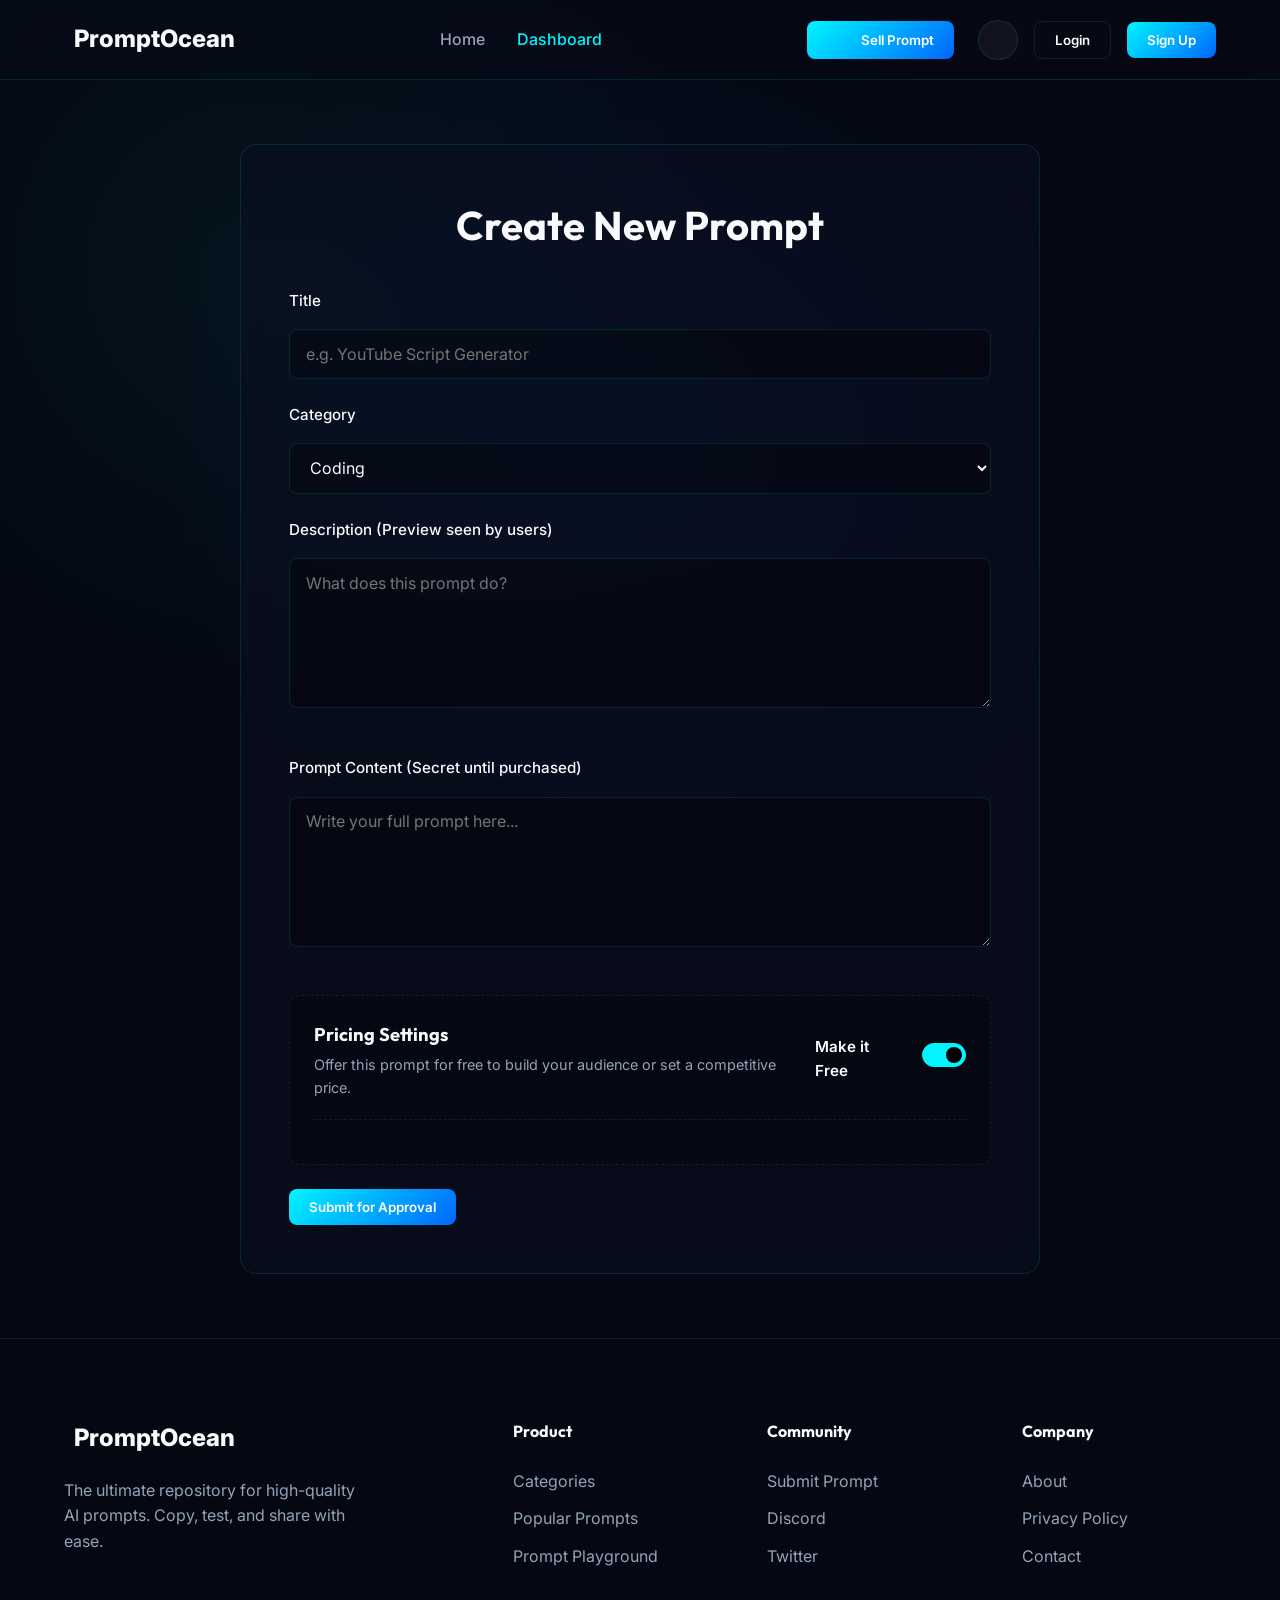
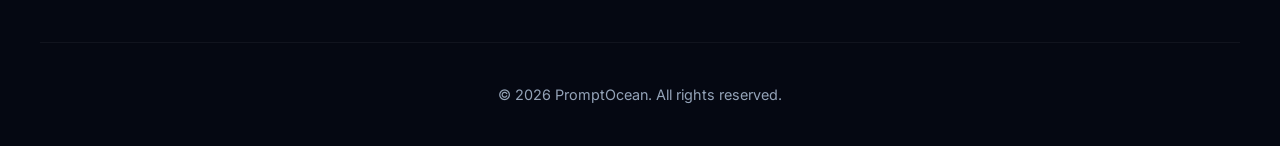
==== create-prompt.html @ 9ee9f174 "20-march-evening" ====
<!DOCTYPE html>
<html lang="en">
<head>
    <meta charset="UTF-8">
    <meta name="viewport" content="width=device-width, initial-scale=1.0">
    <title>Create Prompt | PromptOcean</title>
    <link href="https://fonts.googleapis.com/css2?family=Inter:wght@400;500;600&family=Outfit:wght@500;600;700;800&display=swap" rel="stylesheet">
    <script src="https://unpkg.com/lucide@latest"></script>
    <script src="https://cdn.jsdelivr.net/npm/@supabase/supabase-js@2"></script>
    <link rel="stylesheet" href="style.css">
    <style>
        .form-container { max-width: 800px; margin: 4rem auto; padding: 3rem; background: var(--bg-card); border-radius: 1rem; border: 1px solid var(--border-color); backdrop-filter: blur(16px); }
        .form-container h2 { margin-bottom: 2rem; color: var(--text-main); font-family: 'Outfit'; font-size: 2.5rem; text-align: center; }
        .form-group { margin-bottom: 1.5rem; }
        .form-group label { display: block; margin-bottom: 0.5rem; color: var(--text-main); font-weight: 500; font-size: 0.95rem; }
        .form-group input, .form-group textarea, .form-group select { width: 100%; padding: 0.85rem 1rem; border-radius: 0.5rem; border: 1px solid var(--border-color); background: var(--bg-code); color: var(--text-main); outline: none; transition: border-color 0.3s; font-size: 1rem; }
        .form-group input:focus, .form-group textarea:focus, .form-group select:focus { border-color: var(--accent-primary); }
        .form-group textarea { resize: vertical; min-height: 140px; }
        /* Premium Settings UI for Pricing */
        .price-group { display: flex; flex-direction: column; background: var(--bg-code); padding: 1.5rem; border-radius: 12px; border: 1px dashed var(--border-color); margin-top: 1rem;}
        .price-group-header { display: flex; justify-content: space-between; align-items: center; border-bottom: 1px dashed var(--border-color); padding-bottom: 1.25rem; margin-bottom: 1.25rem;}
        .price-info h3 { font-size: 1.15rem; color: var(--text-main); margin-bottom: 0.25rem; }
        .price-info p { font-size: 0.9rem; color: var(--text-muted); }
        .switch-container { display: flex; align-items: center; gap: 1rem; }
        .premium-switch { position: relative; display: inline-block; width: 44px; height: 24px; }
        .premium-switch input { opacity: 0; width: 0; height: 0; }
        .premium-switch .slider { position: absolute; cursor: pointer; top: 0; left: 0; right: 0; bottom: 0; background-color: var(--bg-dark); transition: .4s; border-radius: 34px; border: 1px solid var(--border-color); }
        body.light-theme .premium-switch .slider { background-color: rgba(0, 0, 0, 0.1); border-color: rgba(0, 0, 0, 0.2);}
        .premium-switch .slider:before { position: absolute; content: ""; height: 16px; width: 16px; left: 3px; bottom: 3px; background-color: var(--text-muted); transition: .4s; border-radius: 50%; }
        .premium-switch input:checked + .slider { background-color: var(--accent-primary); border-color: var(--accent-primary); }
        .premium-switch input:checked + .slider:before { transform: translateX(20px); background-color: #000; }
        .price-input-wrapper { display: flex; align-items: center; background: var(--bg-card); border: 1px solid var(--border-color); border-radius: 0.5rem; overflow: hidden; transition: border-color 0.3s; }
        .price-input-wrapper span { padding: 0.85rem 1.2rem; color: var(--text-muted); background: rgba(0,0,0,0.2); border-right: 1px solid var(--border-color); font-weight: 600; }
        body.light-theme .price-input-wrapper span { background: rgba(0,0,0,0.05); }
        .price-input-wrapper input { border: none !important; border-radius: 0 !important; background: transparent !important; padding: 0.85rem 1rem !important; flex: 1; outline: none; color: var(--text-main);}
        .price-input-wrapper:focus-within { border-color: var(--accent-primary); box-shadow: 0 0 0 2px rgba(0, 245, 255, 0.2); }
        
        @media (max-width: 768px) {
            .form-container { padding: 2rem 1.5rem; margin: 2rem auto; }
            .price-group-header { flex-direction: column; align-items: flex-start; gap: 1rem; }
            .switch-container { width: 100%; justify-content: space-between; }
        }
    </style>
</head>
<body class="dark-theme">
    <div class="ocean-mesh"></div>
    <header class="main-header">
        <nav class="container">
            <div class="logo">
                <i data-lucide="droplets" class="logo-icon"></i>
                <a href="index.html" style="color: inherit; text-decoration: none;">PromptOcean</a>
            </div>
            <ul class="nav-links">
                <div class="mobile-nav-header">
                    <div class="logo">
                        <i data-lucide="droplets" class="logo-icon"></i>
                        <span>PromptOcean</span>
                    </div>
                </div>
                <li><a href="index.html">Home</a></li>
                <li><a href="creator-dashboard.html" class="active">Dashboard</a></li>
                <div class="mobile-only-btns">
                    <button class="btn btn-outline" id="mobile-login-btn">Login</button>
                    <button class="btn btn-primary" id="mobile-signup-btn">Sign Up</button>
                </div>
                <div class="mobile-nav-footer">
                    <div class="social-links">
                        <a href="#" aria-label="Twitter"><i data-lucide="twitter"></i></a>
                        <a href="#" aria-label="Discord"><i data-lucide="message-square"></i></a>
                        <a href="#" aria-label="GitHub"><i data-lucide="github"></i></a>
                    </div>
                </div>
            </ul>
            <div class="header-actions">
                <button class="btn btn-primary" id="sell-prompt-btn" style="margin-right: 8px;">
                    <i data-lucide="plus"></i> Sell Prompt
                </button>

                <button class="icon-btn theme-toggle" id="theme-toggle" aria-label="Toggle Theme">
                    <i data-lucide="moon" class="moon-icon"></i>
                    <i data-lucide="sun" class="sun-icon"></i>
                </button>
                <button class="btn btn-outline" id="login-btn">Login</button>
                <button class="btn btn-primary" id="signup-btn">Sign Up</button>
            </div>
            <button class="mobile-menu-toggle" id="mobile-menu-btn" aria-label="Toggle Menu" style="display: none;">
                <span></span>
                <span></span>
                <span></span>
            </button>
        </nav>
    </header>

    <main class="container">
        <div class="form-container">
            <h2 id="page-title">Create New Prompt</h2>
            <form id="create-prompt-form">
                <div class="form-group">
                    <label>Title</label>
                    <input type="text" id="cp-title" required placeholder="e.g. YouTube Script Generator">
                </div>
                <div class="form-group">
                    <label>Category</label>
                    <select id="cp-category" required>
                        <option value="11111111-1111-1111-1111-111111111111">Coding</option>
                        <option value="22222222-2222-2222-2222-222222222222">Writing</option>
                        <option value="33333333-3333-3333-3333-333333333333">Marketing</option>
                        <option value="44444444-4444-4444-4444-444444444444">Business</option>
                        <option value="55555555-5555-5555-5555-555555555555">Education</option>
                        <option value="66666666-6666-6666-6666-666666666666">Fun</option>
                    </select>
                </div>
                <div class="form-group">
                    <label>Description (Preview seen by users)</label>
                    <textarea id="cp-description" required placeholder="What does this prompt do?"></textarea>
                </div>
                <div class="form-group">
                    <label>Prompt Content (Secret until purchased)</label>
                    <textarea id="cp-content" required placeholder="Write your full prompt here..."></textarea>
                </div>
                <div class="form-group price-group">
                    <div class="price-group-header">
                        <div class="price-info">
                            <h3>Pricing Settings</h3>
                            <p>Offer this prompt for free to build your audience or set a competitive price.</p>
                        </div>
                        <div class="switch-container">
                            <span style="font-weight: 600; font-size: 0.95rem; color: var(--text-main);">Make it Free</span>
                            <label class="premium-switch">
                                <input type="checkbox" id="cp-is-free" checked>
                                <span class="slider"></span>
                            </label>
                        </div>
                    </div>
                    <div id="price-field-container">
                        <label style="margin-bottom: 0.5rem;">Set Prompt Price</label>
                        <div class="price-input-wrapper">
                            <span>₹</span>
                            <input type="number" id="cp-price" value="0" min="0" step="1" placeholder="e.g. 199">
                        </div>
                    </div>
                </div>
                <button type="submit" class="btn btn-primary submit-btn" id="submit-btn-text">Submit for Approval</button>
            </form>
        </div>
    </main>

    <!-- Collections Sidebar -->
    <aside class="collections-sidebar" id="collections-sidebar">
        <div class="sidebar-header">
            <h3>My Collections</h3>
            <button class="icon-btn" id="close-collections"><i data-lucide="x"></i></button>
        </div>
        <div class="collections-list" id="collections-list">
            <div class="collection-item">
                <i data-lucide="folder"></i>
                <span>General</span>
            </div>
        </div>
        <button class="btn btn-outline btn-full" style="margin-top: 24px;" id="add-collection-btn">
            <i data-lucide="plus"></i> Create Folder
        </button>
    </aside>

    <footer class="main-footer">
        <div class="container footer-grid">
            <div class="footer-brand">
                <div class="logo">
                    <i data-lucide="droplets" class="logo-icon"></i>
                    <span>PromptOcean</span>
                </div>
                <p>The ultimate repository for high-quality AI prompts. Copy, test, and share with ease.</p>
                <div class="social-links">
                    <a href="#"><i data-lucide="twitter"></i></a>
                    <a href="#"><i data-lucide="facebook"></i></a>
                    <a href="#"><i data-lucide="github"></i></a>
                </div>
            </div>
            <div class="footer-links">
                <h4>Product</h4>
                <ul>
                    <li><a href="#categories">Categories</a></li>
                    <li><a href="#trending">Popular Prompts</a></li>
                    <li><a href="#">Prompt Playground</a></li>
                </ul>
            </div>
            <div class="footer-links">
                <h4>Community</h4>
                <ul>
                    <li><a href="#submit">Submit Prompt</a></li>
                    <li><a href="#">Discord</a></li>
                    <li><a href="#">Twitter</a></li>
                </ul>
            </div>
            <div class="footer-links">
                <h4>Company</h4>
                <ul>
                    <li><a href="#">About</a></li>
                    <li><a href="#">Privacy Policy</a></li>
                    <li><a href="#">Contact</a></li>
                </ul>
            </div>
        </div>
        <div class="container footer-bottom">
            <p>&copy; 2026 PromptOcean. All rights reserved.</p>
        </div>
    </footer>

    <!-- Modals -->
    <div class="modal-overlay" id="modal-overlay">
        <!-- Login Modal -->
        <div class="modal" id="login-modal">
            <button class="modal-close"><i data-lucide="x"></i></button>
            <div class="modal-header">
                <h2>Welcome Back</h2>
                <p>Login to your account to save your favorite prompts.</p>
            </div>
            <div class="social-login">
                <button class="btn btn-google btn-full" id="google-login-btn">
                    <img src="https://www.gstatic.com/firebasejs/ui/2.0.0/images/auth/google.svg" alt="Google" width="18">
                    Continue with Google
                </button>
            </div>
            <div class="modal-divider"><span>OR</span></div>
            <form class="modal-form" id="login-form">
                <div class="form-group">
                    <label>Email Address</label>
                    <input type="email" placeholder="name@example.com" required>
                </div>
                <div class="form-group">
                    <label>Password</label>
                    <input type="password" placeholder="••••••••" required>
                    <a href="#" id="forgot-password-link" style="display: block; text-align: right; font-size: 0.85rem; color: var(--accent-primary); margin-top: 5px; text-decoration: none;">Forgot Password?</a>
                </div>
                <button type="submit" class="btn btn-primary btn-full">Login</button>
            </form>
            <div class="modal-footer">
                <p>Don't have an account? <a href="#" id="switch-to-signup">Sign Up</a></p>
            </div>
        </div>

        <!-- Signup Modal -->
        <div class="modal" id="signup-modal">
            <button class="modal-close"><i data-lucide="x"></i></button>
            <div class="modal-header">
                <h2>Create Account</h2>
                <p>Join the community and start contributing prompts.</p>
            </div>
            <div class="social-login">
                <button class="btn btn-google btn-full" id="google-signup-btn">
                    <img src="https://www.gstatic.com/firebasejs/ui/2.0.0/images/auth/google.svg" alt="Google" width="18">
                    Sign up with Google
                </button>
            </div>
            <div class="modal-divider"><span>OR</span></div>
            <form class="modal-form" id="signup-form">
                <div class="form-group">
                    <label>Full Name</label>
                    <input type="text" placeholder="John Doe" required>
                </div>
                <div class="form-group">
                    <label>Email Address</label>
                    <input type="email" placeholder="name@example.com" required>
                </div>
                <div class="form-group">
                    <label>Password</label>
                    <input type="password" placeholder="••••••••" required>
                </div>
                <button type="submit" class="btn btn-primary btn-full">Create Account</button>
            </form>
            <div class="modal-footer">
                <p>Already have an account? <a href="#" id="switch-to-login">Login</a></p>
            </div>
        </div>

        <!-- Submit Prompt Modal -->
        <div class="modal" id="submit-prompt-modal">
            <button class="modal-close"><i data-lucide="x"></i></button>
            <div class="modal-header">
                <h2>Submit New Prompt</h2>
                <p>Add a powerful prompt to our curated library.</p>
            </div>
            <form class="modal-form" id="new-prompt-form">
                <div class="form-group">
                    <label>Prompt Title</label>
                    <input type="text" id="new-prompt-title" placeholder="e.g. SEO Master" required>
                </div>
                <div class="form-group">
                    <label>Category</label>
                    <select id="new-prompt-category" required>
                        <option value="ChatGPT">ChatGPT</option>
                        <option value="Coding">Coding</option>
                        <option value="Design">Design</option>
                        <option value="Marketing">Marketing</option>
                        <option value="Content Creation">Content Creation</option>
                        <option value="Brainstorming">Brainstorming</option>
                    </select>
                </div>
                <div class="form-group">
                    <label>Prompt Text</label>
                    <textarea id="new-prompt-text" placeholder="Paste your prompt here..." required></textarea>
                </div>
                <button type="submit" class="btn btn-primary btn-full">🚀 Submit Prompt</button>
            </form>
        </div>
    </div>
    <script src="main.js"></script>
    <script>
        document.addEventListener('DOMContentLoaded', async () => {
            const urlParams = new URLSearchParams(window.location.search);
            const editId = urlParams.get('edit');
            
            const isFreeToggle = document.getElementById('cp-is-free');
            const priceInput = document.getElementById('cp-price');
            const categorySelect = document.getElementById('cp-category');
            const priceContainer = document.getElementById('price-field-container');

            const togglePriceVisibility = () => {
                if(isFreeToggle.checked) {
                    priceContainer.style.display = 'none';
                    priceInput.value = 0;
                } else {
                    priceContainer.style.display = 'block';
                }
            };

            isFreeToggle.addEventListener('change', togglePriceVisibility);
            togglePriceVisibility();

            if (editId && supabaseClient) {
                document.getElementById('page-title').textContent = 'Edit Prompt';
                document.getElementById('submit-btn-text').textContent = 'Save Changes';
                
                const { data } = await supabaseClient.from('prompts').select('*').eq('id', editId).single();
                if (data) {
                    document.getElementById('cp-title').value = data.title;
                    if (data.category_id) {
                        categorySelect.value = data.category_id;
                    }
                    document.getElementById('cp-description').value = data.description;
                    document.getElementById('cp-content').value = data.content;
                    document.getElementById('cp-price').value = data.price;
                    isFreeToggle.checked = data.is_free;
                    priceInput.disabled = data.is_free;
                }
            }

            document.getElementById('create-prompt-form').addEventListener('submit', async (e) => {
                e.preventDefault();
                if (!supabaseClient) return;
                
                const { data: { user } } = await supabaseClient.auth.getUser();
                if (!user) return alert('Please login first.');

                // Force status to 'pending' as requested: "New prompts = pending"
                const updateData = {
                    title: document.getElementById('cp-title').value,
                    category_id: document.getElementById('cp-category').value,
                    description: document.getElementById('cp-description').value,
                    content: document.getElementById('cp-content').value,
                    price: parseFloat(document.getElementById('cp-price').value || 0),
                    is_free: isFreeToggle.checked,
                    status: 'pending' 
                };

                let error;
                if (editId) {
                    // Updating an existing prompt puts it back in pending!
                    const res = await supabaseClient.from('prompts').update(updateData).eq('id', editId);
                    error = res.error;
                } else {
                    updateData.created_by = user.id;
                    const res = await supabaseClient.from('prompts').insert(updateData);
                    error = res.error;
                }

                if (error) {
                    alert('Error: ' + error.message);
                } else {
                    alert('Prompt saved successfully! It is now pending approval by an admin.');
                    window.location.href = 'creator-dashboard.html';
                }
            });
            lucide.createIcons();
        });
    </script>
    <!-- Modal Overlays -->
    <div class="modal-overlay" id="modal-overlay">
        <!-- Login Modal -->
        <div class="modal" id="login-modal">
            <button class="modal-close"><i data-lucide="x"></i></button>
            <div class="modal-header">
                <h2>Welcome Back</h2>
                <p>Login to your account to save your favorite prompts.</p>
            </div>
            <div class="social-login">
                <button class="btn btn-google btn-full" id="google-login-btn">
                    <img src="https://www.gstatic.com/firebasejs/ui/2.0.0/images/auth/google.svg" alt="Google" width="18">
                    Continue with Google
                </button>
            </div>
            <div class="modal-divider"><span>OR</span></div>
            <form class="modal-form" id="login-form">
                <div class="form-group">
                    <label>Email Address</label>
                    <input type="email" placeholder="name@example.com" required>
                </div>
                <div class="form-group">
                    <label>Password</label>
                    <input type="password" placeholder="••••••••" required>
                    <a href="#" id="forgot-password-link" style="display: block; text-align: right; font-size: 0.85rem; color: var(--accent-primary); margin-top: 5px; text-decoration: none;">Forgot Password?</a>
                </div>
                <button type="submit" class="btn btn-primary btn-full">Login to PromptOcean</button>
            </form>
            <div class="modal-footer">
                <p>Don't have an account? <a href="#" id="switch-to-signup">Sign up for free</a></p>
            </div>
        </div>

        <!-- AI Settings Modal -->
        <div class="modal" id="ai-settings-modal">
            <button class="modal-close"><i data-lucide="x"></i></button>
            <div class="modal-header">
                <h2>AI Integration Settings</h2>
                <p>Configure your own API keys for real-time generation.</p>
            </div>
            <div class="alert note" style="margin-bottom: 20px;">
                <i data-lucide="info"></i>
                <span>Keys are stored <strong>locally</strong> in your browser and never touch our servers.</span>
            </div>
            <form class="modal-form" id="ai-settings-form">
                <div class="form-group">
                    <label>OpenAI API Key (ChatGPT)</label>
                    <input type="password" id="openai-key" placeholder="sk-...">
                    <small style="color: var(--text-muted);">Get it from <a href="https://platform.openai.com" target="_blank" style="color: var(--accent-primary);">OpenAI Dashboard</a></small>
                </div>
                <div class="form-group">
                    <label>Google Gemini API Key</label>
                    <input type="password" id="gemini-key" placeholder="AIzaSy...">
                    <small style="color: var(--text-muted);">Get it from <a href="https://aistudio.google.com" target="_blank" style="color: var(--accent-primary);">AI Studio</a></small>
                </div>
                <button type="submit" class="btn btn-primary btn-full">Save AI Credentials</button>
            </form>
        </div>

        <!-- Signup Modal -->
        <div class="modal" id="signup-modal">
            <button class="modal-close"><i data-lucide="x"></i></button>
            <div class="modal-header">
                <h2>Create Account</h2>
                <p>Join the community and start contributing prompts.</p>
            </div>
            <div class="social-login">
                <button class="btn btn-google btn-full" id="google-signup-btn">
                    <img src="https://www.gstatic.com/firebasejs/ui/2.0.0/images/auth/google.svg" alt="Google" width="18">
                    Sign up with Google
                </button>
            </div>
            <div class="modal-divider"><span>OR</span></div>
            <form class="modal-form" id="signup-form">
                <div class="form-group">
                    <label>Full Name</label>
                    <input type="text" placeholder="John Doe" required>
                </div>
                <div class="form-group">
                    <label>Email Address</label>
                    <input type="email" placeholder="name@example.com" required>
                </div>
                <div class="form-group">
                    <label>Password</label>
                    <input type="password" placeholder="••••••••" required>
                </div>
                <button type="submit" class="btn btn-primary btn-full">Create Account</button>
            </form>
            <div class="modal-footer">
                <p>Already have an account? <a href="#" id="switch-to-login">Login</a></p>
            </div>
        </div>

        <!-- Submit Prompt Modal -->
        <div class="modal" id="submit-prompt-modal">
            <button class="modal-close"><i data-lucide="x"></i></button>
            <div class="modal-header">
                <h2>Submit New Prompt</h2>
                <p>Add a powerful prompt to our curated library.</p>
            </div>
            <form class="modal-form" id="new-prompt-form">
                <div class="form-group">
                    <label>Prompt Title</label>
                    <input type="text" id="new-prompt-title" placeholder="e.g. SEO Master" required>
                </div>
                <div class="form-group">
                    <label>Category</label>
                    <select id="new-prompt-category" required>
                        <option value="ChatGPT">ChatGPT</option>
                        <option value="Coding">Coding</option>
                        <option value="Design">Design</option>
                        <option value="Marketing">Marketing</option>
                        <option value="Content Creation">Content Creation</option>
                        <option value="Brainstorming">Brainstorming</option>
                    </select>
                </div>
                <div class="form-group">
                    <label>Prompt Text</label>
                    <textarea id="new-prompt-text" placeholder="Paste your prompt here..." required></textarea>
                </div>
                <button type="submit" class="btn btn-primary btn-full">🚀 Submit Prompt</button>
            </form>
        </div>
    </div>
</body>
</html>
---- style.css ----
:root {
    /* Base Colors - Dark Theme (PromptOcean) */
    --bg-dark: #050812;
    --bg-card: rgba(10, 16, 32, 0.6);
    --bg-code: rgba(0, 0, 0, 0.3);
    --accent-primary: #00F5FF;
    --accent-secondary: #0066FF;
    --text-main: #f8fafc;
    --text-muted: #94a3b8;
    --border-color: rgba(0, 245, 255, 0.12);
    --glass-bg: rgba(8, 12, 24, 0.4);
    --glass-border: rgba(0, 245, 255, 0.1);
    --gradient-hero: linear-gradient(135deg, #00F5FF 0%, #0066FF 100%);
    --shadow-premium: 0 20px 40px rgba(0, 0, 0, 0.5);
    --transition-smooth: all 0.4s cubic-bezier(0.4, 0, 0.2, 1);
}

body.light-theme {
    /* Base Colors - Light Theme (PromptOcean) */
    --bg-dark: #f0f6ff;
    --bg-card: #ffffff;
    --bg-code: rgba(0, 102, 255, 0.04);
    --accent-primary: #0066FF;
    --accent-secondary: #00D1FF;
    --text-main: #0a1a2e;
    --text-muted: #4e617d;
    --border-color: rgba(0, 102, 255, 0.1);
    --glass-bg: rgba(255, 255, 255, 0.85);
    --glass-border: rgba(0, 102, 255, 0.1);
    --gradient-hero: linear-gradient(135deg, #0066FF 0%, #00D1FF 100%);
    --shadow-premium: 0 10px 30px rgba(0, 60, 150, 0.08);
}

* {
    margin: 0;
    padding: 0;
    box-sizing: border-box;
    font-family: 'Inter', sans-serif;
}

body {
    background-color: var(--bg-dark);
    color: var(--text-main);
    line-height: 1.6;
    overflow-x: clip;
    /* Modern way to prevent horizontal scroll without breaking sticky */
    width: 100%;
}

html {
    overflow-x: clip;
    width: 100%;
    scroll-behavior: smooth;
}

h1,
h2,
h3,
h4 {
    font-family: 'Outfit', sans-serif;
    color: var(--text-main);
}

.container {
    max-width: 1200px;
    margin: 0 auto;
    padding: 0 24px;
}

/* Header */
.main-header {
    height: 80px;
    display: flex;
    align-items: center;
    position: sticky;
    top: 0;
    z-index: 1000;
    background: var(--glass-bg);
    backdrop-filter: blur(16px);
    -webkit-backdrop-filter: blur(16px);
    border-bottom: 1px solid var(--border-color);
    transition: var(--transition-smooth);
}

.main-header nav {
    display: flex;
    justify-content: space-between;
    align-items: center;
    width: 100%;
}

.logo {
    display: flex;
    align-items: center;
    gap: 10px;
    font-size: 1.5rem;
    font-weight: 800;
    font-family: 'Outfit', sans-serif;
    color: var(--text-main);
}

.logo-icon {
    color: var(--accent-primary);
}

.nav-links {
    display: flex;
    list-style: none;
    gap: 32px;
}

.mobile-only-btns,
.mobile-nav-header,
.mobile-nav-footer,
.mobile-menu-toggle {
    display: none;
}

.nav-links a {
    text-decoration: none;
    color: var(--text-muted);
    font-weight: 500;
    transition: color 0.3s;
}

.nav-links a:hover,
.nav-links a.active {
    color: var(--accent-primary);
}

/* --- ADDED: Pricing Section --- */
.pricing {
    padding: 100px 0;
    text-align: center;
}

.pricing-grid {
    display: grid;
    grid-template-columns: repeat(auto-fit, minmax(300px, 1fr));
    gap: 32px;
    margin-top: 60px;
    max-width: 1000px;
    margin-left: auto;
    margin-right: auto;
}

.pricing-card {
    background: var(--bg-card);
    border: 1px solid var(--border-color);
    border-radius: 24px;
    padding: 48px;
    display: flex;
    flex-direction: column;
    gap: 32px;
    position: relative;
    transition: var(--transition-smooth);
}

.pricing-card.featured {
    border-color: var(--accent-primary);
    background: rgba(124, 58, 237, 0.05);
    transform: scale(1.05);
    box-shadow: var(--shadow-premium);
}

.pricing-badge {
    position: absolute;
    top: -15px;
    left: 50%;
    transform: translateX(-50%);
    background: var(--accent-primary);
    color: white;
    padding: 6px 16px;
    border-radius: 50px;
    font-size: 0.75rem;
    font-weight: 700;
}

.pricing-header h3 {
    font-size: 1.5rem;
    margin-bottom: 16px;
    color: var(--text-main);
}

.price {
    font-size: 3rem;
    font-weight: 800;
    color: var(--text-main);
}

.price span {
    font-size: 1rem;
    color: var(--text-muted);
    font-weight: 400;
}

.pricing-features {
    list-style: none;
    text-align: left;
    display: flex;
    flex-direction: column;
    gap: 16px;
}

.pricing-features li {
    display: flex;
    align-items: center;
    gap: 12px;
    font-size: 0.95rem;
}

.pricing-features li i {
    width: 20px;
    height: 20px;
}

.pricing-features li i[data-lucide="check"] {
    color: #10b981;
}

.pricing-features li i[data-lucide="x"] {
    color: #ef4444;
}

.pricing-features li.disabled {
    color: var(--text-muted);
    opacity: 0.5;
}

/* --- ADDED: Premium Badges & Locking --- */
.pro-badge {
    background: linear-gradient(90deg, #ff9d00, #ffb700);
    color: #000;
    font-size: 0.65rem;
    font-weight: 800;
    padding: 2px 8px;
    border-radius: 4px;
    margin-left: 8px;
    vertical-align: middle;
    text-transform: uppercase;
    display: inline-block;
}

.prompt-card.premium {
    border-color: #ff9d00 !important;
}

.prompt-card.premium .prompt-preview {
    filter: blur(8px);
    user-select: none;
    pointer-events: none;
}

.premium-overlay {
    position: absolute;
    top: 50%;
    left: 50%;
    transform: translate(-50%, -50%);
    width: 80%;
    height: 60%;
    display: flex;
    flex-direction: column;
    align-items: center;
    justify-content: center;
    gap: 12px;
    background: rgba(0, 0, 0, 0.6);
    backdrop-filter: blur(4px);
    border-radius: 12px;
    color: white;
    font-weight: 600;
    z-index: 10;
    text-align: center;
    padding: 20px;
}

.premium-overlay i {
    color: #ff9d00;
}

.header-actions {
    display: flex;
    align-items: center;
    gap: 16px;
    order: 4;
}

.header-search-container {
    display: flex;
    align-items: center;
    position: relative;
    background: rgba(255, 255, 255, 0.05);
    border: 1px solid var(--border-color);
    border-radius: 50px;
    padding: 2px;
    transition: all 0.3s cubic-bezier(0.4, 0, 0.2, 1);
    overflow: hidden;
    width: 40px;
    /* Initial state: just the icon */
}

.header-search-container.active {
    width: 240px;
    padding-left: 8px;
    border-color: var(--accent-primary);
}

.header-search-input {
    background: transparent;
    border: none;
    color: white;
    padding: 8px 12px;
    font-size: 0.9rem;
    outline: none;
    width: 0;
    opacity: 0;
    transition: all 0.3s cubic-bezier(0.4, 0, 0.2, 1);
}

.header-search-container.active .header-search-input {
    width: 100%;
    opacity: 1;
}

#header-search-toggle {
    min-width: 36px;
    height: 36px;
    display: flex;
    align-items: center;
    justify-content: center;
    border-radius: 50%;
    color: var(--text-muted);
}

.header-search-container.active #header-search-toggle {
    color: var(--accent-primary);
}

/* Buttons */
.btn {
    padding: 10px 20px;
    border-radius: 8px;
    font-weight: 600;
    cursor: pointer;
    transition: all 0.3s cubic-bezier(0.4, 0, 0.2, 1);
    border: none;
    display: flex;
    align-items: center;
    gap: 8px;
}

.btn-primary {
    background: var(--gradient-hero);
    color: white;
}

.btn-primary:hover {
    transform: translateY(-2px);
    box-shadow: 0 10px 20px rgba(124, 58, 237, 0.3);
}

.btn-outline {
    background: transparent;
    border: 1px solid var(--border-color);
    color: var(--text-main);
}

.btn-outline:hover {
    border-color: var(--accent-primary);
    background: rgba(124, 58, 237, 0.05);
    box-shadow: 0 0 15px rgba(124, 58, 237, 0.1);
}

.btn i,
.btn svg {
    margin-right: 8px;
    width: 18px;
    height: 18px;
    vertical-align: middle;
}

.btn-sm i,
.btn-sm svg {
    margin-right: 6px;
    width: 14px;
    height: 14px;
}

.btn-secondary {
    background: rgba(255, 255, 255, 0.05);
    color: var(--text-main);
    border: 1px solid var(--border-color);
}

.btn-white {
    background: white;
    color: black;
}

.icon-btn {
    background: transparent;
    border: none;
    color: var(--text-muted);
    cursor: pointer;
    font-size: 1.2rem;
}

/* Hero Section */
.hero {
    padding: 120px 0 160px;
    /* Increased bottom padding for wave */
    text-align: center;
    position: relative;
    overflow: hidden;
    /* Ensure wave doesn't bleed */
}

.hero-wave {
    position: absolute;
    bottom: 0;
    left: 0;
    width: 100%;
    overflow: hidden;
    line-height: 0;
    transform: rotate(180deg);
}

.hero-wave svg {
    position: relative;
    display: block;
    width: calc(100% + 1.3px);
    height: 60px;
}

.hero-wave .shape-fill {
    fill: var(--bg-dark);
}

.hero-title {
    font-size: 4rem;
    font-weight: 800;
    line-height: 1.1;
    margin-bottom: 24px;
}

.hero-title span {
    background: var(--gradient-hero);
    -webkit-background-clip: text;
    background-clip: text;
    -webkit-text-fill-color: transparent;
}

.hero-subtitle {
    font-size: 1.25rem;
    color: var(--text-muted);
    max-width: 600px;
    margin: 0 auto 48px;
}

.hero-search-wrapper {
    max-width: 700px;
    margin: 0 auto 32px;
}

.search-bar {
    display: flex;
    align-items: center;
    background: var(--bg-card);
    border: 1px solid var(--border-color);
    padding: 8px 8px 8px 24px;
    border-radius: 50px;
    gap: 12px;
    position: relative;
}

.search-bar i {
    color: var(--text-muted);
}

.search-bar input {
    background: transparent;
    border: none;
    color: var(--text-main);
    flex: 1;
    font-size: 1rem;
    outline: none;
}

.hero-btns {
    display: flex;
    justify-content: center;
    gap: 16px;
}

.hero-bg-glow {
    position: absolute;
    top: 0;
    left: 0;
    width: 100%;
    height: 100%;
    background: linear-gradient(-45deg, #00F5FF, #0066FF, #00D1FF, #00A3FF);
    background-size: 400% 400%;
    animation: liquidGradient 15s ease infinite;
    z-index: -1;
    opacity: 0.2;
    filter: blur(80px);
}

body.light-theme .hero-bg-glow {
    background: linear-gradient(-45deg, #00D1FF, #0066FF, #3B82F6, #60A5FA);
    opacity: 0.15;
    filter: blur(60px);
}

@keyframes liquidGradient {
    0% {
        background-position: 0% 50%;
    }

    50% {
        background-position: 100% 50%;
    }

    100% {
        background-position: 0% 50%;
    }
}

.ocean-mesh {
    position: fixed;
    top: 0;
    left: 0;
    width: 100%;
    height: 100%;
    z-index: -2;
    background: radial-gradient(circle at 50% 50%, rgba(0, 102, 255, 0.1) 0%, transparent 60%),
        radial-gradient(circle at 20% 30%, rgba(0, 245, 255, 0.05) 0%, transparent 40%);
    pointer-events: none;
}

/* Sections General */
.section-title {
    font-size: 2rem;
    margin-bottom: 32px;
}

.section-header {
    display: flex;
    justify-content: space-between;
    align-items: flex-end;
    margin-bottom: 32px;
}

.view-all {
    color: var(--accent-primary);
    text-decoration: none;
    font-size: 0.9rem;
    font-weight: 600;
    transition: var(--transition-smooth);
}

.view-all:hover {
    text-decoration: underline;
    opacity: 0.8;
}

/* Categories */
.categories {
    padding: 80px 0;
}

.category-grid {
    display: grid;
    grid-template-columns: repeat(auto-fill, minmax(180px, 1fr));
    gap: 20px;
}

.category-card {
    background: var(--bg-card);
    backdrop-filter: blur(10px);
    -webkit-backdrop-filter: blur(10px);
    border: 1px solid var(--border-color);
    padding: 32px 24px;
    border-radius: 16px;
    text-align: center;
    cursor: pointer;
    transition: var(--transition-smooth);
}

.category-card i {
    font-size: 2rem;
    color: var(--accent-primary);
    margin-bottom: 16px;
}

.category-card h3 {
    font-size: 1rem;
}

.category-card:hover {
    border-color: var(--accent-primary);
    transform: translateY(-5px);
    box-shadow: var(--shadow-premium);
}

/* Prompt Cards */
.prompt-grid {
    display: grid;
    grid-template-columns: repeat(auto-fill, minmax(350px, 1fr));
    gap: 24px;
}

.prompt-card {
    background: var(--bg-card);
    backdrop-filter: blur(10px);
    -webkit-backdrop-filter: blur(10px);
    border: 1px solid var(--border-color);
    border-radius: 20px;
    padding: 24px;
    display: flex;
    flex-direction: column;
    gap: 16px;
    transition: var(--transition-smooth);
    position: relative;
    overflow: hidden;
}

.prompt-card::before {
    content: '';
    position: absolute;
    top: 0;
    left: -100%;
    width: 100%;
    height: 100%;
    background: linear-gradient(90deg,
            transparent,
            rgba(255, 255, 255, 0.1),
            transparent);
    transition: 0.5s;
    pointer-events: none;
}

body.light-theme .prompt-card::before {
    background: linear-gradient(90deg,
            transparent,
            rgba(109, 40, 217, 0.05),
            transparent);
}

.prompt-card:hover::before {
    left: 100%;
}

.prompt-card:hover {
    transform: translateY(-8px) scale(1.02);
    border-color: var(--accent-primary);
    box-shadow: var(--shadow-premium);
}

.prompt-card-header {
    display: flex;
    justify-content: space-between;
    align-items: flex-start;
}

.prompt-tag {
    font-size: 0.75rem;
    background: rgba(124, 58, 237, 0.1);
    color: var(--accent-primary);
    padding: 4px 12px;
    border-radius: 50px;
    font-weight: 600;
}

.prompt-card h3 {
    font-size: 1.25rem;
}

.prompt-preview {
    background: var(--bg-code);
    border-radius: 8px;
    padding: 16px;
    font-size: 0.9rem;
    color: var(--text-muted);
    position: relative;
}

.prompt-card-footer {
    display: flex;
    align-items: center;
    justify-content: space-between;
    padding-top: 16px;
    border-top: 1px solid var(--border-color);
}

.prompt-stats {
    display: flex;
    align-items: center;
    gap: 16px;
    font-size: 0.85rem;
    color: var(--text-muted);
}

.prompt-stats span {
    display: flex;
    align-items: center;
    gap: 6px;
}

.prompt-stats i {
    width: 14px;
    height: 14px;
    color: var(--text-muted);
}

/* Prompt Of The Day */
.potd-section {
    padding: 80px 0;
}

.potd-card {
    background: linear-gradient(rgba(22, 22, 26, 0.8), rgba(22, 22, 26, 0.8)), url('https://images.unsplash.com/photo-1677442136019-21780ecad995?auto=format&fit=crop&q=80&w=1200') center/cover;
    border: 1px solid var(--accent-primary);
    border-radius: 24px;
    padding: 48px;
    position: relative;
    overflow: hidden;
    transition: var(--transition-smooth);
}

body.light-theme .potd-card {
    background: linear-gradient(rgba(255, 255, 255, 0.9), rgba(255, 255, 255, 0.9)), url('https://images.unsplash.com/photo-1677442136019-21780ecad995?auto=format&fit=crop&q=80&w=1200') center/cover;
    border: 1px solid rgba(109, 40, 217, 0.1);
}

body.light-theme .potd-title {
    color: var(--accent-primary);
}

body.light-theme .potd-description {
    color: var(--text-main);
}

body.light-theme .potd-preview {
    background: var(--bg-dark);
    border-color: rgba(109, 40, 217, 0.1);
}

.potd-badge-container {
    position: absolute;
    top: 24px;
    right: 24px;
    display: flex;
    gap: 12px;
    align-items: center;
}

.potd-label {
    background: gold;
    color: black;
    padding: 4px 16px;
    border-radius: 50px;
    font-weight: 700;
    font-size: 0.85rem;
}

.potd-content {
    display: flex;
    gap: 48px;
    align-items: center;
}

.potd-info {
    flex: 1;
}

.potd-title {
    font-size: 2.5rem;
    margin-bottom: 16px;
}

.potd-description {
    color: var(--text-muted);
    font-size: 1.1rem;
    margin-bottom: 32px;
}

.potd-preview {
    flex: 1;
    background: rgba(0, 0, 0, 0.4);
    backdrop-filter: blur(10px);
    padding: 32px;
    border-radius: 16px;
    border: 1px solid var(--border-color);
}

.potd-preview code {
    display: block;
    color: var(--accent-primary);
    font-size: 1.1rem;
}

.potd-actions {
    display: flex;
    gap: 16px;
}

/* Playground */
.playground {
    padding: 80px 0;
}

.playground-wrapper {
    display: grid;
    grid-template-columns: 1fr 1fr;
    gap: 32px;
    background: var(--bg-card);
    border: 1px solid var(--border-color);
    border-radius: 24px;
}

.playground-input {
    padding: 40px;
    position: sticky;
    top: 170px;
    align-self: start;
    transition: transform 0.3s ease, box-shadow 0.3s ease;
    border-radius: 24px 0 0 24px;
    z-index: 10;
}

.playground-input:hover {
    transform: translateY(-2px);
    box-shadow: 0 10px 40px -10px rgba(0, 0, 0, 0.3);
}

body.light-theme .playground-input:hover {
    box-shadow: 0 10px 30px -5px rgba(0, 0, 0, 0.08);
}

.playground-output {
    padding: 40px;
    border-left: 1px solid var(--border-color);
}

.input-header,
.output-header {
    margin-bottom: 24px;
    display: flex;
    justify-content: space-between;
    align-items: center;
    font-weight: 700;
    color: var(--text-muted);
    text-transform: uppercase;
    font-size: 0.85rem;
}

.badge {
    background: var(--accent-primary);
    color: white;
    padding: 2px 8px;
    border-radius: 4px;
}

.playground-prompt-text {
    font-size: 1.25rem;
    font-weight: 600;
    margin-bottom: 24px;
}

textarea {
    width: 100%;
    height: 150px;
    background: var(--bg-code);
    border: 1px solid var(--border-color);
    border-radius: 12px;
    padding: 16px;
    color: var(--text-main);
    font-size: 1rem;
    margin-bottom: 24px;
    resize: none;
    outline: none;
    transition: var(--transition-smooth);
}

textarea:focus {
    border-color: var(--accent-primary);
    background: var(--bg-card);
}

.btn-full {
    width: 100%;
    justify-content: center;
    padding: 16px;
}

.output-content {
    background: var(--bg-code);
    min-height: 200px;
    border-radius: 12px;
    padding: 24px;
    color: var(--text-muted);
    margin-bottom: 32px;
}

.playground-history h4 {
    font-size: 0.9rem;
    color: var(--text-muted);
    text-transform: uppercase;
    margin-bottom: 16px;
    letter-spacing: 1px;
}

.history-list {
    display: flex;
    flex-direction: column;
    gap: 12px;
}

.history-item {
    background: rgba(255, 255, 255, 0.03);
    border: 1px solid var(--border-color);
    padding: 12px 16px;
    border-radius: 8px;
    font-size: 0.85rem;
    cursor: pointer;
    transition: all 0.3s;
}

.history-item:hover {
    background: rgba(255, 255, 255, 0.08);
    border-color: var(--accent-primary);
}

.history-item .history-time {
    font-size: 0.75rem;
    color: var(--accent-primary);
    margin-bottom: 4px;
    display: block;
}

.btn-sm {
    padding: 6px 12px;
    font-size: 0.85rem;
}

/* Submit Section */
.submit-section {
    padding: 100px 0;
}

.submit-card {
    background: var(--gradient-hero);
    border-radius: 32px;
    padding: 60px;
    text-align: center;
    display: flex;
    flex-direction: column;
    align-items: center;
    gap: 24px;
}

.submit-card h2 {
    font-size: 3rem;
    max-width: 800px;
}

/* Newsletter */
.newsletter {
    padding-bottom: 100px;
}

.newsletter-card {
    background: var(--bg-card);
    border: 1px solid var(--border-color);
    border-radius: 24px;
    padding: 60px;
    text-align: center;
}

.newsletter-icon {
    width: 64px;
    height: 64px;
    background: rgba(124, 58, 237, 0.1);
    color: var(--accent-primary);
    display: flex;
    align-items: center;
    justify-content: center;
    border-radius: 50%;
    margin: 0 auto 24px;
}

.newsletter-card h3 {
    font-size: 2rem;
    margin-bottom: 12px;
}

.newsletter-card p {
    color: var(--text-muted);
    margin-bottom: 32px;
}

.newsletter-form {
    max-width: 500px;
    margin: 0 auto;
    display: flex;
    gap: 12px;
}

.newsletter-form input {
    flex: 1;
    background: var(--bg-code);
    border: 1px solid var(--border-color);
    padding: 14px 24px;
    border-radius: 12px;
    color: var(--text-main);
    outline: none;
}

/* Footer */
.main-footer {
    border-top: 1px solid var(--border-color);
    padding: 80px 0 40px;
}

.footer-grid {
    display: grid;
    grid-template-columns: 2fr 1fr 1fr 1fr;
    gap: 60px;
    margin-bottom: 60px;
}

.footer-brand p {
    color: var(--text-muted);
    margin: 20px 0;
    max-width: 300px;
}

.social-links {
    display: flex;
    gap: 16px;
}

.social-links a {
    color: var(--text-muted);
    font-size: 1.25rem;
    transition: color 0.3s;
}

.social-links a:hover {
    color: var(--accent-primary);
}

.footer-links h4 {
    margin-bottom: 24px;
}

.footer-links ul {
    list-style: none;
}

.footer-links li {
    margin-bottom: 12px;
}

.footer-links a {
    text-decoration: none;
    color: var(--text-muted);
    transition: color 0.3s;
}

.footer-links a:hover {
    color: var(--accent-primary);
}

.footer-bottom {
    padding-top: 40px;
    border-top: 1px solid rgba(255, 255, 255, 0.05);
    text-align: center;
    color: var(--text-muted);
    font-size: 0.9rem;
}

/* Modals */
.modal-overlay {
    position: fixed;
    top: 0;
    left: 0;
    width: 100%;
    height: 100%;
    background: rgba(0, 0, 0, 0.8);
    backdrop-filter: blur(8px);
    z-index: 2000;
    display: flex;
    align-items: center;
    justify-content: center;
    opacity: 0;
    pointer-events: none;
    transition: opacity 0.3s ease;
}

.modal-overlay.active {
    opacity: 1;
    pointer-events: auto;
}

.modal {
    background: var(--bg-card);
    border: 1px solid var(--border-color);
    border-radius: 24px;
    width: 100%;
    max-width: 450px;
    padding: 40px;
    position: relative;
    transform: translateY(20px);
    transition: transform 0.3s ease;
    display: none;
}

.modal-overlay.active .modal.active {
    display: block;
    transform: translateY(0);
}

.modal-close {
    position: absolute;
    top: 20px;
    right: 20px;
    background: transparent;
    border: none;
    color: var(--text-muted);
    cursor: pointer;
    transition: color 0.3s;
}

.modal-close:hover {
    color: white;
}

.modal-header {
    text-align: center;
    margin-bottom: 32px;
}

.modal-header h2 {
    font-size: 2rem;
    margin-bottom: 8px;
}

.modal-header p {
    color: var(--text-muted);
}

.modal-form {
    display: flex;
    flex-direction: column;
    gap: 20px;
}

.form-group {
    display: flex;
    flex-direction: column;
    gap: 8px;
}

.form-group label {
    font-size: 0.9rem;
    font-weight: 600;
    color: var(--text-muted);
}

.form-group input {
    background: var(--bg-code);
    border: 1px solid var(--border-color);
    border-radius: 12px;
    padding: 12px 16px;
    color: var(--text-main);
    outline: none;
    transition: border-color 0.3s;
}

.form-group input:focus {
    border-color: var(--accent-primary);
}

.modal-footer {
    text-align: center;
    margin-top: 24px;
    font-size: 0.9rem;
    color: var(--text-muted);
}

.modal-footer a {
    color: var(--accent-primary);
    text-decoration: none;
    font-weight: 600;
}

.modal-footer a:hover {
    text-decoration: underline;
}

/* Modal Enhancements */
.social-login {
    margin-bottom: 20px;
}

.btn-google {
    background: white;
    color: #374151;
    border: 1px solid #d1d5db;
    display: flex;
    align-items: center;
    justify-content: center;
    gap: 10px;
    font-weight: 500;
    transition: all 0.3s ease;
}

.btn-google:hover {
    background: #f9fafb;
    border-color: #9ca3af;
    transform: translateY(-1px);
    box-shadow: 0 4px 6px -1px rgba(0, 0, 0, 0.1);
}

.modal-divider {
    display: flex;
    align-items: center;
    text-align: center;
    margin: 20px 0;
    color: var(--text-muted);
    font-size: 0.8rem;
    font-weight: 500;
}

.modal-divider::before,
.modal-divider::after {
    content: '';
    flex: 1;
    border-bottom: 1px solid var(--border-color);
}

.modal-divider span {
    padding: 0 10px;
}

.dark-theme .btn-google {
    background: #1f2937;
    color: #f3f4f6;
    border-color: #374151;
}

.dark-theme .btn-google:hover {
    background: #374151;
    border-color: #4b5563;
}

/* Theme Toggle */
.theme-toggle {
    background: rgba(255, 255, 255, 0.05);
    border: 1px solid var(--border-color);
    border-radius: 50%;
    width: 40px;
    height: 40px;
    display: flex;
    align-items: center;
    justify-content: center;
    cursor: pointer;
    transition: var(--transition-smooth);
}

.theme-toggle:hover {
    background: var(--bg-code);
    transform: rotate(15deg);
}

.theme-toggle .sun-icon {
    display: none;
}

.theme-toggle .moon-icon {
    display: block;
}

body.light-theme .theme-toggle .sun-icon {
    display: block;
}

body.light-theme .theme-toggle .moon-icon {
    display: none;
}

/* Filter Bar */
.filter-bar-container {
    padding: 12px 0;
    background: var(--bg-dark);
    /* Solid background to prevent transparency overlap */
    position: sticky;
    top: 80px;
    z-index: 999;
    border-bottom: 1px solid var(--border-color);
}

.filter-bar-inner {
    display: grid;
    grid-template-columns: 1fr auto;
    align-items: center;
    gap: 15px;
    width: 100%;
    position: relative;
}

.filter-bar-wrapper {
    position: relative;
    overflow: hidden;
    display: flex;
    align-items: center;
    min-width: 0;
}

/* Premium Fade-out for scrolling categories */
.filter-bar-wrapper::after {
    content: '';
    position: absolute;
    right: 0;
    top: 0;
    width: 60px;
    height: 100%;
    background: linear-gradient(to right, transparent, var(--bg-dark));
    pointer-events: none;
    z-index: 2;
}

.filter-bar {
    display: flex;
    gap: 12px;
    overflow-x: auto;
    padding: 8px 4px;
    padding-right: 60px;
    /* Space for the fade-out effect */
    scrollbar-width: none;
    -ms-overflow-style: none;
    width: 100%;
}

.filter-bar::-webkit-scrollbar {
    display: none;
}

.sort-dropdown {
    background: var(--bg-card);
    border: 1px solid var(--border-color);
    color: var(--text-main);
    padding: 10px 16px;
    border-radius: 50px;
    outline: none;
    cursor: pointer;
    font-size: 0.9rem;
    font-weight: 600;
    transition: var(--transition-smooth);
    appearance: none;
    background-image: url("data:image/svg+xml,%3Csvg xmlns='http://www.w3.org/2000/svg' width='16' height='16' viewBox='0 0 24 24' fill='none' stroke='%230066FF' stroke-width='2' stroke-linecap='round' stroke-linejoin='round'%3E%3Cpath d='m6 9 6 6 6-6'/%3E%3C/svg%3E");
    background-repeat: no-repeat;
    background-position: right 16px center;
    padding-right: 40px;
}

body:not(.light-theme) .sort-dropdown {
    background-image: url("data:image/svg+xml,%3Csvg xmlns='http://www.w3.org/2000/svg' width='16' height='16' viewBox='0 0 24 24' fill='none' stroke='%2300F5FF' stroke-width='2' stroke-linecap='round' stroke-linejoin='round'%3E%3Cpath d='m6 9 6 6 6-6'/%3E%3C/svg%3E");
}

.sort-dropdown:hover {
    border-color: var(--accent-primary);
    box-shadow: var(--shadow-premium);
}

.sort-dropdown option {
    background: var(--bg-card);
    color: var(--text-main);
}

.filter-btn {
    padding: 10px 24px;
    border-radius: 50px;
    border: 1px solid var(--border-color);
    background: var(--bg-card);
    color: var(--text-muted);
    font-weight: 600;
    cursor: pointer;
    white-space: nowrap;
    transition: var(--transition-smooth);
    display: flex;
    align-items: center;
    gap: 8px;
}

.filter-btn i,
.filter-btn svg {
    width: 16px;
    height: 16px;
}

.filter-btn:hover {
    border-color: var(--accent-primary);
    background: rgba(124, 58, 237, 0.05);
    color: var(--accent-primary);
}

.filter-btn.active {
    background: var(--gradient-hero);
    color: white;
    border-color: transparent;
    box-shadow: 0 4px 15px rgba(124, 58, 237, 0.3);
}

/* Base Animations (AOS-like) */
[data-aos] {
    opacity: 0;
    transform: translateY(20px);
    transition: opacity 0.6s ease-out, transform 0.6s ease-out;
}

[data-aos].aos-animate {
    opacity: 1;
    transform: translateY(0);
}

/* Search Suggestions */
.search-suggestions {
    position: absolute;
    top: 100%;
    left: 20px;
    right: 20px;
    background: var(--bg-card);
    backdrop-filter: blur(20px);
    -webkit-backdrop-filter: blur(20px);
    border: 1px solid var(--border-color);
    border-radius: 16px;
    margin-top: 8px;
    z-index: 1100;
    max-height: 300px;
    overflow-y: auto;
    display: none;
    box-shadow: var(--shadow-premium);
}

.search-suggestions.active {
    display: block;
}

.suggestion-item {
    padding: 12px 20px;
    cursor: pointer;
    transition: background 0.2s;
    border-bottom: 1px solid var(--border-color);
}

.suggestion-item:last-child {
    border-bottom: none;
}

.suggestion-item:hover {
    background: rgba(124, 58, 237, 0.1);
}

.suggestion-item h4 {
    font-size: 0.9rem;
    margin-bottom: 2px;
}

.suggestion-item span {
    font-size: 0.75rem;
    color: var(--text-muted);
}

.header-search-container .search-suggestions {
    left: 0;
    right: 0;
    width: 300px;
}

/* Favorites Heart */
.heart-btn.active {
    color: #ef4444;
}

/* Interactive Playground Inputs */
.variable-inputs {
    background: rgba(0, 0, 0, 0.1);
    border-radius: 12px;
    padding: 16px;
    margin-bottom: 20px;
    display: none;
}

.variable-inputs.active {
    display: flex;
    flex-direction: column;
    gap: 12px;
}

.variable-field {
    display: flex;
    flex-direction: column;
    gap: 4px;
}

.variable-field label {
    font-size: 0.8rem;
    color: var(--text-muted);
    font-weight: 600;
}

.variable-field input {
    background: var(--bg-dark);
    border: 1px solid var(--border-color);
    border-radius: 8px;
    padding: 8px 12px;
    color: white;
}

/* Form refinement */
select {
    background: var(--bg-code);
    border: 1px solid var(--border-color);
    border-radius: 12px;
    padding: 12px 16px;
    color: var(--text-main);
    outline: none;
    cursor: pointer;
}

option {
    background: var(--bg-card);
    color: var(--text-main);
}

/* Playground Settings Bar */
.playground-settings {
    margin-bottom: 24px;
}

.playground-controls {
    display: grid;
    grid-template-columns: repeat(auto-fit, minmax(140px, 1fr));
    gap: 16px;
    align-items: flex-end;
}

.control-group {
    display: flex;
    flex-direction: column;
    gap: 8px;
}

.control-group label {
    font-size: 0.75rem;
    font-weight: 700;
    text-transform: uppercase;
    letter-spacing: 0.05em;
    color: var(--text-muted);
    display: flex;
    align-items: center;
    gap: 6px;
}

.control-group label i {
    width: 14px;
    height: 14px;
}

.control-group select {
    appearance: none;
    background: var(--bg-card);
    border: 1px solid var(--border-color);
    border-radius: 10px;
    padding: 10px 14px;
    font-size: 0.85rem;
    color: var(--text-main);
    cursor: pointer;
    transition: all 0.2s;
    background-image: url("data:image/svg+xml,%3Csvg xmlns='http://www.w3.org/2000/svg' width='16' height='16' viewBox='0 0 24 24' fill='none' stroke='currentColor' stroke-width='2' stroke-linecap='round' stroke-linejoin='round'%3E%3Cpath d='m6 9 6 6 6-6'/%3E%3C/svg%3E");
    background-repeat: no-repeat;
    background-position: right 10px center;
    padding-right: 32px;
}

.control-group select:hover {
    border-color: var(--accent-primary);
    background-color: var(--bg-code);
}

.icon-btn.small-btn {
    padding: 6px;
    border-radius: 6px;
}

#ai-settings-btn {
    opacity: 0.6;
    transition: opacity 0.2s, transform 0.2s;
}

#ai-settings-btn:hover {
    opacity: 1;
    transform: rotate(30deg);
    color: var(--accent-primary);
}

/* AI Result Enhancements */
.ai-generated-card {
    border-radius: 16px;
    overflow: hidden;
    background: var(--bg-card);
    border: 1px solid var(--border-color);
    box-shadow: var(--shadow-md);
    animation: slideUp 0.4s ease-out;
}

.ai-card-header {
    padding: 12px 20px;
    background: rgba(0, 0, 0, 0.05);
    border-bottom: 1px solid var(--border-color);
    display: flex;
    align-items: center;
    justify-content: space-between;
}

.ai-card-title {
    font-size: 0.9rem;
    font-weight: 600;
    display: flex;
    align-items: center;
    gap: 8px;
}

.ai-card-body {
    padding: 20px;
    max-height: 400px;
    overflow-y: auto;
}

.alert-card {
    border-left: 4px solid var(--accent-primary);
}

/* Rating System */
.rating-stars {
    display: flex;
    gap: 2px;
    color: rgba(255, 215, 0, 0.3);
    cursor: pointer;
    align-items: center;
}

body.light-theme .rating-stars {
    color: #cbd5e1;
}

.rating-stars i {
    font-size: 0.75rem;
    width: 12px;
    height: 12px;
    transition: all 0.2s;
}

.rating-stars i.filled,
.rating-stars i.half-filled {
    color: #f59e0b;
}

.rating-stars i.half-filled {
    opacity: 0.7;
}

.rating-stars span {
    margin-left: 6px;
    font-weight: 600;
    color: #f59e0b;
}

.rating-stars i:hover {
    transform: scale(1.3);
    color: #f59e0b;
}

/* Collections Sidebar (Mock) */
.collections-sidebar {
    position: fixed;
    right: -300px;
    top: 80px;
    bottom: 0;
    width: 300px;
    background: var(--bg-card);
    backdrop-filter: blur(20px);
    border-left: 1px solid var(--border-color);
    padding: 32px;
    z-index: 1200;
    transition: var(--transition-smooth);
}

.collections-sidebar.active {
    right: 0;
}

.collection-item {
    display: flex;
    align-items: center;
    gap: 12px;
    padding: 12px;
    border-radius: 8px;
    cursor: pointer;
    transition: background 0.2s;
}

.collection-item:hover {
    background: rgba(124, 58, 237, 0.1);
}

/* Responsive Design */
@media (max-width: 1024px) {
    .container {
        padding: 0 20px;
    }

    .potd-content,
    .playground-wrapper {
        flex-direction: column;
        grid-template-columns: 1fr;
    }

    .potd-preview {
        width: 100%;
    }

    .footer-grid {
        grid-template-columns: 1fr 1fr;
        gap: 40px;
    }
}

@media (max-width: 768px) {
    .mobile-menu-toggle {
        display: flex !important;
        flex-direction: column;
        justify-content: space-between;
        width: 30px;
        height: 20px;
        background: transparent;
        border: none;
        cursor: pointer;
        padding: 0;
        z-index: 1001;
    }

    .mobile-menu-toggle span {
        width: 100%;
        height: 2px;
        background-color: var(--text-main);
        transition: all 0.3s ease;
        border-radius: 2px;
    }

    .mobile-menu-toggle.active span:nth-child(1) {
        transform: translateY(9px) rotate(45deg);
    }

    .mobile-menu-toggle.active span:nth-child(2) {
        opacity: 0;
    }

    .mobile-menu-toggle.active span:nth-child(3) {
        transform: translateY(-9px) rotate(-45deg);
    }

    .header-actions #login-btn,
    .header-actions #signup-btn {
        display: none;
    }

    .nav-links {
        display: none;
        position: fixed;
        top: 0;
        right: -100%;
        width: 100%;
        height: 100vh;
        background: radial-gradient(circle at top right, rgba(124, 58, 237, 0.15), transparent 60%),
            var(--bg-dark);
        backdrop-filter: blur(25px);
        -webkit-backdrop-filter: blur(25px);
        flex-direction: column;
        justify-content: flex-start;
        align-items: center;
        padding: 70px 32px 40px;
        gap: 24px;
        z-index: 1000;
        overflow-y: auto;
        opacity: 0;
        visibility: hidden;
        transition: all 0.6s cubic-bezier(0.85, 0, 0.15, 1);
    }

    .nav-links.active {
        display: flex;
        opacity: 1;
        visibility: visible;
        right: 0;
    }

    .main-header .container {
        display: flex;
        justify-content: space-between;
        /* Use natural space-between */
        align-items: center;
        height: 80px;
        padding: 0 16px;
    }

    .logo {
        position: static;
        margin-right: auto;
    }

    .header-actions {
        display: flex !important;
        align-items: center;
        gap: 16px;
        margin-right: 0px;
        /* Space before hamburger */
    }

    .theme-toggle {
        width: 38px;
        height: 38px;
        display: flex;
        align-items: center;
        justify-content: center;
    }

    .header-search-container,
    .header-actions #login-btn,
    .header-actions #signup-btn {
        display: none !important;
    }

    .filter-bar-container {
        position: relative !important;
        top: auto !important;
        padding: 12px 0;
        z-index: 90;
    }

    .mobile-menu-toggle {
        display: flex !important;
        position: static;
        width: 44px;
        height: 44px;
        align-items: center;
        justify-content: center;
    }

    .mobile-menu-toggle span {
        width: 24px;
        height: 2px;
        background-color: var(--text-main);
        transition: all 0.4s cubic-bezier(0.4, 0, 0.2, 1);
        border-radius: 2px;
        position: absolute;
        top: 50%;
        transform: translate(-50%, -50%);
    }

    .mobile-nav-header {
        position: absolute;
        top: 24px;
        left: 24px;
        display: flex;
        align-items: center;
    }

    .mobile-nav-footer {
        margin-top: auto;
        padding-top: 0px;
        width: 100%;
        display: flex;
        flex-direction: column;
        align-items: center;
        gap: 20px;
        opacity: 0;
        transform: translateY(20px);
        transition: all 0.6s ease;
    }

    .nav-links li {
        width: 100%;
        opacity: 0;
        transform: translateY(30px) scale(0.9);
        transition: all 0.6s cubic-bezier(0.23, 1, 0.32, 1);
    }

    .nav-links.active li {
        opacity: 1;
        transform: translateY(0) scale(1);
    }

    /* Staggered entry */
    .nav-links.active li:nth-child(2) {
        transition-delay: 0.1s;
    }

    .nav-links.active li:nth-child(3) {
        transition-delay: 0.15s;
    }

    .nav-links.active li:nth-child(4) {
        transition-delay: 0.2s;
    }

    .nav-links.active li:nth-child(5) {
        transition-delay: 0.25s;
    }

    .nav-links {
        display: none;
        position: fixed;
        top: 0;
        right: -100%;
        width: 100%;
        height: 100vh;
        background: radial-gradient(circle at top right, rgba(124, 58, 237, 0.15), transparent 60%),
            var(--bg-dark);
        backdrop-filter: blur(25px);
        -webkit-backdrop-filter: blur(25px);
        flex-direction: column;
        justify-content: flex-start;
        align-items: center;
        padding: 100px 32px 40px;
        gap: 24px;
        z-index: 1000;
        overflow-y: auto;
        opacity: 0;
        visibility: hidden;
        transition: all 0.6s cubic-bezier(0.85, 0, 0.15, 1);
    }

    .mobile-nav-header {
        position: absolute;
        top: 24px;
        left: 24px;
        display: flex !important;
        align-items: center;
        width: calc(100% - 48px);
        justify-content: flex-start;
    }

    .mobile-nav-header .logo {
        display: flex;
        align-items: center;
        gap: 12px;
    }

    .nav-links.active {
        display: flex;
        opacity: 1;
        visibility: visible;
        right: 0;
    }

    .mobile-menu-toggle span {
        width: 24px;
        height: 2px;
        background-color: var(--text-main);
        transition: all 0.4s cubic-bezier(0.4, 0, 0.2, 1);
        border-radius: 2px;
        position: absolute;
        top: 50%;
        transform: translate(-50%, -50%);
    }

    .mobile-menu-toggle span:nth-child(1) {
        transform: translate(-50%, -8px);
    }

    .mobile-menu-toggle span:nth-child(2) {
        transform: translate(-50%, -50%) scaleX(1);
    }

    .mobile-menu-toggle span:nth-child(3) {
        transform: translate(-50%, 8px);
    }

    .mobile-menu-toggle.active span:nth-child(1) {
        transform: translate(-50%, -50%) rotate(45deg);
    }

    .mobile-menu-toggle.active span:nth-child(2) {
        opacity: 0;
        transform: translate(-50%, -50%) scaleX(0);
    }

    .mobile-menu-toggle.active span:nth-child(3) {
        transform: translate(-50%, -50%) rotate(-45deg);
    }

    .nav-links a {
        display: inline-block;
        font-size: clamp(1.5rem, 5vh, 2rem);
        /* Dynamic font size to fit screen */
        font-weight: 800;
        letter-spacing: -0.01em;
        color: var(--text-main);
        text-align: center;
        transition: all 0.3s ease;
        position: relative;
    }

    .nav-links a.active::after {
        content: '';
        position: absolute;
        bottom: -8px;
        left: 50%;
        transform: translateX(-50%);
        width: 40px;
        height: 4px;
        background: var(--accent-primary);
        border-radius: 2px;
        box-shadow: 0 0 15px var(--accent-primary);
    }

    .nav-links a.active {
        color: var(--accent-primary);
        background: none;
        /* Remove the boxy background */
    }

    .mobile-only-btns {
        display: none;
        opacity: 0;
        transform: translateY(30px) scale(0.95);
        transition: all 0.6s ease;
        margin-top: 20px;
        width: 100%;
        max-width: 320px;
        flex-direction: column;
        gap: 16px;
    }

    .nav-links.active .mobile-only-btns {
        display: flex;
        opacity: 1;
        transform: translateY(0) scale(1);
        transition-delay: 0.4s;
    }

    .nav-links.active .mobile-nav-footer {
        opacity: 1;
        transform: translateY(0);
        transition-delay: 0.5s;
    }

    .nav-links .btn {
        width: 100%;
        justify-content: center;
    }

    .hero-title {
        font-size: 2.2rem;
    }

    .hero-subtitle {
        font-size: 1rem;
        padding: 0 10px;
    }

    .filter-bar-inner {
        flex-direction: column;
        align-items: stretch;
        gap: 16px;
    }

    .sort-dropdown {
        width: 100%;
    }

    .prompt-grid,
    .category-grid {
        grid-template-columns: 1fr !important;
    }

    .potd-card {
        padding: 40px 16px;
    }

    .potd-title {
        font-size: 1.75rem;
    }

    .potd-actions {
        flex-direction: column;
        width: 100%;
    }

    .potd-actions .btn {
        width: 100%;
        justify-content: center;
    }

    .playground-input {
        padding: 30px 16px;
        position: static;
    }

    .playground-input:hover {
        transform: none;
        box-shadow: none;
    }

    .playground-output {
        padding: 30px 16px;
        border-left: none;
        border-top: 1px solid var(--border-color);
    }

    .newsletter-card {
        padding: 40px 16px;
    }

    .newsletter-form {
        flex-direction: column;
        width: 100%;
    }

    .newsletter-form input,
    .newsletter-form button {
        width: 100%;
    }

    .footer-grid {
        grid-template-columns: 1fr;
        gap: 32px;
    }

    .collections-sidebar {
        width: 100%;
        right: -100%;
    }

    .prompt-card {
        padding: 20px 16px;
    }

    .prompt-card-footer {
        flex-direction: column;
        gap: 16px;
        align-items: flex-start;
    }

    .prompt-stats {
        width: 100%;
        justify-content: space-between;
    }

    /* Skeleton Loading */
    .skeleton-card {
        height: 300px;
        background: var(--bg-card);
        border: 1px solid var(--border-color);
        border-radius: 16px;
        overflow: hidden;
        position: relative;
    }

    .skeleton-card::after {
        content: "";
        position: absolute;
        top: 0;
        right: 0;
        bottom: 0;
        left: 0;
        transform: translateX(-100%);
        background-image: linear-gradient(90deg,
                rgba(255, 255, 255, 0) 0,
                rgba(255, 255, 255, 0.05) 20%,
                rgba(255, 255, 255, 0.1) 60%,
                rgba(255, 255, 255, 0));
        animation: shimmer 2s infinite;
    }

    @keyframes shimmer {
        100% {
            transform: translateX(100%);
        }
    }

    .skeleton-content {
        padding: 24px;
        display: flex;
        flex-direction: column;
        gap: 16px;
    }

    .skeleton-line {
        height: 12px;
        background: rgba(255, 255, 255, 0.05);
        border-radius: 4px;
    }

    .skeleton-line.title {
        height: 24px;
        width: 80%;
        margin-bottom: 8px;
    }

    .skeleton-line.preview {
        height: 60px;
        width: 100%;
    }

    .skeleton-line.tag {
        height: 20px;
        width: 60px;
        border-radius: 20px;
    }

    .skeleton-line.footer {
        height: 32px;
        width: 100%;
        margin-top: auto;
    }

    .main-footer {
        padding: 50px 0 20px;
    }

    .footer-grid {
        margin-bottom: 30px;
    }

    .container.footer-bottom {
        padding-top: 20px;
    }
}

@media (max-width: 480px) {
    .container {
        padding: 0 16px;
    }

    .hero {
        padding: 80px 0 40px;
    }

    .hero-title {
        font-size: 1.8rem;
    }

    .search-bar {
        padding: 4px 4px 4px 16px;
        border-radius: 12px;
    }

    .search-bar input {
        font-size: 0.85rem;
    }

    .section-title {
        font-size: 1.5rem;
    }

    .potd-badge-container {
        position: relative;
        top: 0;
        right: 0;
        margin-bottom: 16px;
        flex-wrap: wrap;
    }

    .submit-card {
        padding: 40px 16px;
    }

    .submit-card h2 {
        font-size: 1.8rem;
    }

    .header-search-container.active {
        width: 150px;
    }
}

/* Result Card styling */
.result-card {
    background: rgba(255, 255, 255, 0.03);
    border: 1px solid var(--border-color);
    border-radius: 16px;
    padding: 24px;
    margin-top: 10px;
    animation: fadeIn 0.4s ease-out;
}

.result-header {
    display: flex;
    justify-content: space-between;
    align-items: center;
    margin-bottom: 16px;
}

.result-header h4 {
    display: flex;
    align-items: center;
    gap: 8px;
    color: var(--accent-primary);
    margin: 0;
}

/* Premium AI Output Card */
.ai-generated-card {
    background: var(--bg-card);
    border: 1px solid var(--border-color);
    border-radius: 12px;
    overflow: hidden;
    box-shadow: 0 10px 40px -10px rgba(0,0,0,0.5);
    animation: fadeIn 0.4s ease forwards;
}

body.light-theme .ai-generated-card {
    box-shadow: 0 10px 30px -5px rgba(0,0,0,0.08);
}

.ai-card-header {
    background: var(--bg-code);
    padding: 12px 20px;
    display: flex;
    justify-content: space-between;
    align-items: center;
    border-bottom: 1px solid var(--border-color);
}

.mac-dots {
    display: flex;
    gap: 6px;
    width: 60px; /* To balance the space opposite to the copy button */
}

.mac-dots span {
    width: 12px;
    height: 12px;
    border-radius: 50%;
}

.mac-dots span:nth-child(1) { background: #ff5f56; }
.mac-dots span:nth-child(2) { background: #ffbd2e; }
.mac-dots span:nth-child(3) { background: #27c93f; }

.ai-card-title {
    font-family: 'Outfit', sans-serif;
    font-weight: 600;
    font-size: 0.95rem;
    color: var(--text-main);
    display: flex;
    align-items: center;
    gap: 8px;
    letter-spacing: 0.5px;
}

.ai-card-body {
    padding: 24px;
    background: var(--bg-card);
}

.prompt-section {
    margin-bottom: 20px;
}

.prompt-section:last-child {
    margin-bottom: 0;
}

.prompt-label {
    display: inline-block;
    font-size: 0.75rem;
    font-weight: 800;
    letter-spacing: 1px;
    color: var(--accent-primary);
    margin-bottom: 8px;
    text-transform: uppercase;
}

.prompt-section p, .prompt-section ul {
    font-family: 'Inter', sans-serif;
    color: var(--text-main);
    font-size: 0.95rem;
    line-height: 1.6;
    margin: 0;
}

.prompt-section ul {
    padding-left: 20px;
}

.prompt-section p.highlight {
    font-family: 'JetBrains Mono', monospace;
    background: rgba(0, 245, 255, 0.05);
    padding: 12px 16px;
    border-radius: 8px;
    border: 1px dashed var(--accent-primary);
    color: var(--accent-primary);
}

.prompt-divider {
    height: 1px;
    background: var(--border-color);
    margin: 24px 0;
    opacity: 0.5;
}

/* History Items */
.history-item {
    display: flex;
    justify-content: space-between;
    align-items: center;
    padding: 12px 16px;
    background: rgba(255, 255, 255, 0.02);
    border: 1px solid var(--border-color);
    border-radius: 12px;
    margin-bottom: 12px;
    transition: all 0.3s ease;
}

.history-item:hover {
    background: rgba(0, 245, 255, 0.05);
    border-color: var(--accent-primary);
    transform: translateX(5px);
}

.history-item-info {
    display: flex;
    flex-direction: column;
    gap: 2px;
}

.history-item-info strong {
    font-size: 0.9rem;
    color: var(--text-main);
}

.history-item-info span {
    font-size: 0.75rem;
    color: var(--text-muted);
}

/* Loader */
.loader {
    width: 20px;
    height: 20px;
    border: 2px solid rgba(255, 255, 255, 0.3);
    border-radius: 50%;
    border-top-color: white;
    animation: spin 0.8s linear infinite;
    display: inline-block;
    vertical-align: middle;
    margin-right: 8px;
}

@keyframes spin {
    to { transform: rotate(360deg); }
}

@keyframes fadeIn {
    from { opacity: 0; transform: translateY(10px); }
    to { opacity: 1; transform: translateY(0); }
}

/* --- Creator Dashboard Styling --- */
.dashboard-hero {
    padding: 6rem 0 3rem;
    text-align: left;
}

.dashboard-hero h1 {
    font-size: 3rem;
    font-weight: 800;
    background: var(--gradient-hero);
    background-clip: text;
    -webkit-background-clip: text;
    -webkit-text-fill-color: transparent;
    margin-bottom: 0.5rem;
}

.dashboard-hero h1 span {
    display: inline-block;
}


.dashboard-hero p {
    color: var(--text-muted);
    font-size: 1.1rem;
}

.stats-container {
    display: grid;
    grid-template-columns: repeat(auto-fit, minmax(280px, 1fr));
    gap: 1.5rem;
    margin-bottom: 4rem;
}

.stat-glass-card {
    background: var(--bg-card);
    border: 1px solid var(--border-color);
    padding: 2rem;
    border-radius: 24px;
    backdrop-filter: blur(12px);
    -webkit-backdrop-filter: blur(12px);
    transition: var(--transition-smooth);
    display: flex;
    flex-direction: column;
    gap: 0.5rem;
}

.stat-glass-card:hover {
    transform: translateY(-5px);
    border-color: var(--accent-primary);
    box-shadow: 0 10px 30px rgba(0, 245, 255, 0.1);
}

.stat-label {
    font-size: 0.9rem;
    color: var(--text-muted);
    font-weight: 500;
    text-transform: uppercase;
    letter-spacing: 1px;
}

.stat-value {
    font-size: 2.5rem;
    font-weight: 800;
    font-family: 'Outfit';
    color: var(--text-main);
}

.dashboard-section-title {
    font-size: 1.75rem;
    margin-bottom: 1.5rem;
    display: flex;
    align-items: center;
    gap: 12px;
}

.table-glass-wrapper {
    background: var(--bg-card);
    border: 1px solid var(--border-color);
    border-radius: 24px;
    overflow-x: auto;
    backdrop-filter: blur(12px);
    -webkit-backdrop-filter: blur(12px);
    margin-bottom: 4rem;
}

.premium-table {
    width: 100%;
    border-collapse: collapse;
    text-align: left;
    min-width: 800px;
}

.premium-table th {
    padding: 1.5rem;
    background: rgba(255, 255, 255, 0.03);
    color: var(--text-muted);
    font-weight: 600;
    font-size: 0.85rem;
    text-transform: uppercase;
    letter-spacing: 1px;
    border-bottom: 1px solid var(--border-color);
}

.premium-table td {
    padding: 1.25rem 1.5rem;
    border-bottom: 1px solid rgba(255, 255, 255, 0.05);
    color: var(--text-main);
    vertical-align: middle;
}

.premium-table tr:hover {
    background: rgba(0, 245, 255, 0.02);
}

.status-pill {
    padding: 0.4rem 1rem;
    border-radius: 20px;
    font-size: 0.75rem;
    font-weight: 700;
    text-transform: uppercase;
    display: inline-block;
}

.status-pill.approved { background: rgba(16, 185, 129, 0.1); color: #10b981; border: 1px solid rgba(16, 185, 129, 0.2); }
.status-pill.pending { background: rgba(245, 158, 11, 0.1); color: #f59e0b; border: 1px solid rgba(245, 158, 11, 0.2); }
.status-pill.rejected { background: rgba(239, 68, 68, 0.1); color: #ef4444; border: 1px solid rgba(239, 68, 68, 0.2); }

/* Light Theme Dashboard Overrides */
body.light-theme .stat-glass-card {
    background: rgba(255, 255, 255, 0.8);
    box-shadow: 0 4px 20px rgba(0, 102, 255, 0.05);
}

body.light-theme .premium-table th {
    background: rgba(0, 102, 255, 0.03);
}

body.light-theme .table-glass-wrapper {
    background: rgba(255, 255, 255, 0.82);
    box-shadow: 0 10px 30px rgba(0, 60, 150, 0.05);
}

body.light-theme .premium-table td {
    border-bottom-color: rgba(0, 102, 255, 0.04);
}
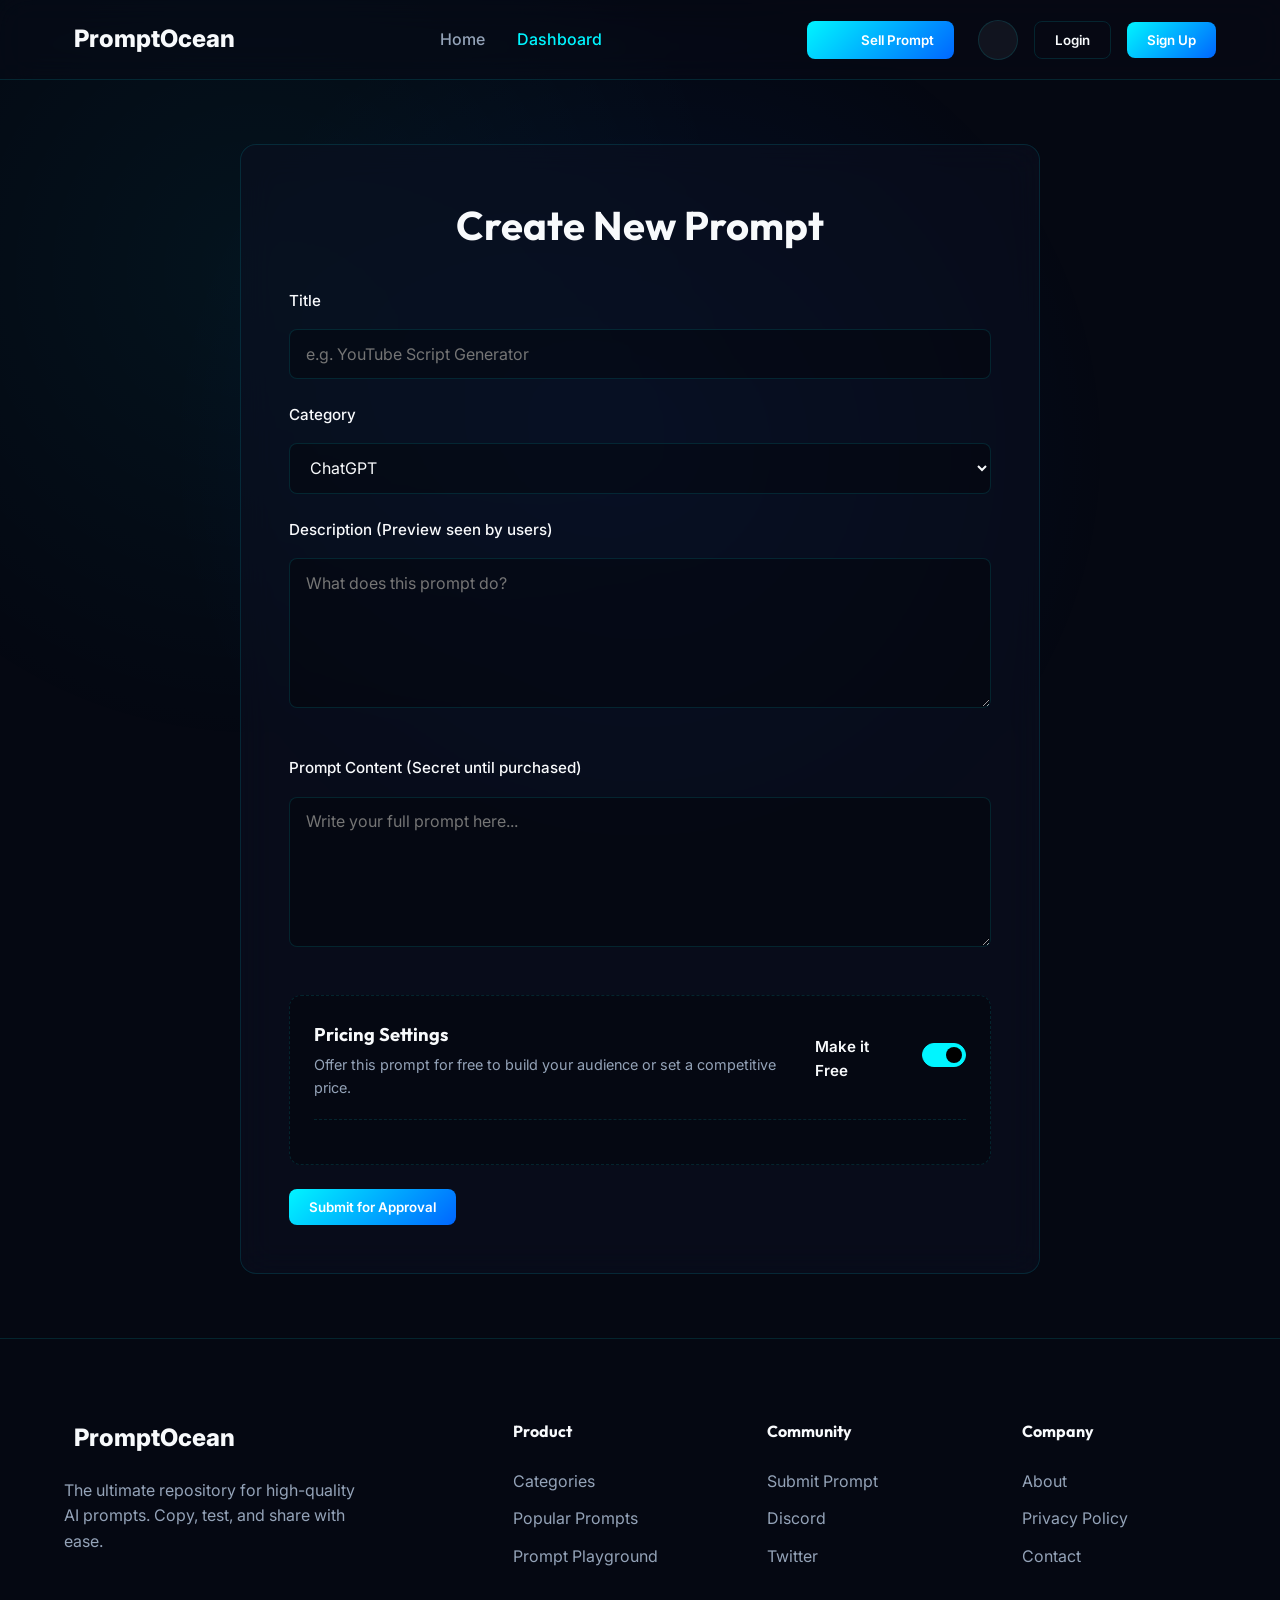
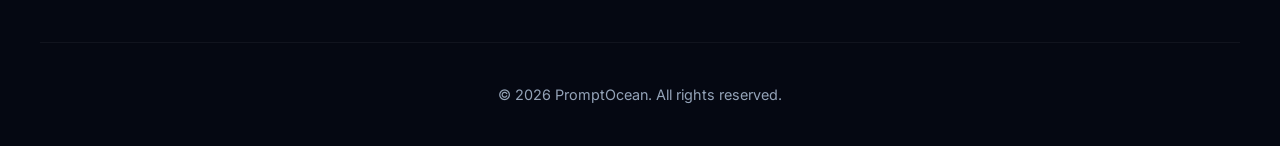
==== commit 27d4bac1: "30-03-2026 Morning Code" ====
--- a/create-prompt.html
+++ b/create-prompt.html
@@ -102,12 +102,12 @@
                 <div class="form-group">
                     <label>Category</label>
                     <select id="cp-category" required>
-                        <option value="11111111-1111-1111-1111-111111111111">Coding</option>
-                        <option value="22222222-2222-2222-2222-222222222222">Writing</option>
-                        <option value="33333333-3333-3333-3333-333333333333">Marketing</option>
-                        <option value="44444444-4444-4444-4444-444444444444">Business</option>
-                        <option value="55555555-5555-5555-5555-555555555555">Education</option>
-                        <option value="66666666-6666-6666-6666-666666666666">Fun</option>
+                        <option value="ChatGPT">ChatGPT</option>
+                        <option value="Coding">Coding</option>
+                        <option value="Design">Design</option>
+                        <option value="Marketing">Marketing</option>
+                        <option value="Content Creation">Content Creation</option>
+                        <option value="Brainstorming">Brainstorming</option>
                     </select>
                 </div>
                 <div class="form-group">
@@ -206,7 +206,7 @@
         </div>
     </footer>
 
-    <!-- Modals -->
+    <!-- Modal Overlays -->
     <div class="modal-overlay" id="modal-overlay">
         <!-- Login Modal -->
         <div class="modal" id="login-modal">
@@ -217,7 +217,8 @@
             </div>
             <div class="social-login">
                 <button class="btn btn-google btn-full" id="google-login-btn">
-                    <img src="https://www.gstatic.com/firebasejs/ui/2.0.0/images/auth/google.svg" alt="Google" width="18">
+                    <img src="https://www.gstatic.com/firebasejs/ui/2.0.0/images/auth/google.svg" alt="Google"
+                        width="18">
                     Continue with Google
                 </button>
             </div>
@@ -230,13 +231,43 @@
                 <div class="form-group">
                     <label>Password</label>
                     <input type="password" placeholder="••••••••" required>
-                    <a href="#" id="forgot-password-link" style="display: block; text-align: right; font-size: 0.85rem; color: var(--accent-primary); margin-top: 5px; text-decoration: none;">Forgot Password?</a>
-                </div>
-                <button type="submit" class="btn btn-primary btn-full">Login</button>
+                    <a href="#" id="forgot-password-link"
+                        style="display: block; text-align: right; font-size: 0.85rem; color: var(--accent-primary); margin-top: 5px; text-decoration: none;">Forgot
+                        Password?</a>
+                </div>
+                <button type="submit" class="btn btn-primary btn-full">Login to PromptOcean</button>
             </form>
             <div class="modal-footer">
-                <p>Don't have an account? <a href="#" id="switch-to-signup">Sign Up</a></p>
-            </div>
+                <p>Don't have an account? <a href="#" id="switch-to-signup">Sign up for free</a></p>
+            </div>
+        </div>
+
+        <!-- AI Settings Modal -->
+        <div class="modal" id="ai-settings-modal">
+            <button class="modal-close"><i data-lucide="x"></i></button>
+            <div class="modal-header">
+                <h2>AI Integration Settings</h2>
+                <p>Configure your own API keys for real-time generation.</p>
+            </div>
+            <div class="alert note" style="margin-bottom: 20px;">
+                <i data-lucide="info"></i>
+                <span>Keys are stored <strong>locally</strong> in your browser and never touch our servers.</span>
+            </div>
+            <form class="modal-form" id="ai-settings-form">
+                <div class="form-group">
+                    <label>OpenAI API Key (ChatGPT)</label>
+                    <input type="password" id="openai-key" placeholder="sk-...">
+                    <small style="color: var(--text-muted);">Get it from <a href="https://platform.openai.com"
+                            target="_blank" style="color: var(--accent-primary);">OpenAI Dashboard</a></small>
+                </div>
+                <div class="form-group">
+                    <label>Google Gemini API Key</label>
+                    <input type="password" id="gemini-key" placeholder="AIzaSy...">
+                    <small style="color: var(--text-muted);">Get it from <a href="https://aistudio.google.com"
+                            target="_blank" style="color: var(--accent-primary);">AI Studio</a></small>
+                </div>
+                <button type="submit" class="btn btn-primary btn-full">Save AI Credentials</button>
+            </form>
         </div>
 
         <!-- Signup Modal -->
@@ -248,7 +279,8 @@
             </div>
             <div class="social-login">
                 <button class="btn btn-google btn-full" id="google-signup-btn">
-                    <img src="https://www.gstatic.com/firebasejs/ui/2.0.0/images/auth/google.svg" alt="Google" width="18">
+                    <img src="https://www.gstatic.com/firebasejs/ui/2.0.0/images/auth/google.svg" alt="Google"
+                        width="18">
                     Sign up with Google
                 </button>
             </div>
@@ -256,7 +288,7 @@
             <form class="modal-form" id="signup-form">
                 <div class="form-group">
                     <label>Full Name</label>
-                    <input type="text" placeholder="John Doe" required>
+                    <input type="text" id="signup-fullname" placeholder="John Doe" required>
                 </div>
                 <div class="form-group">
                     <label>Email Address</label>
@@ -314,6 +346,30 @@
             const priceInput = document.getElementById('cp-price');
             const categorySelect = document.getElementById('cp-category');
             const priceContainer = document.getElementById('price-field-container');
+
+            // --- Dynamic Category Loading ---
+            const loadCategories = async () => {
+                if (!supabaseClient) return;
+                try {
+                    const { data: categories, error } = await supabaseClient
+                        .from('categories')
+                        .select('id, name')
+                        .order('name');
+                    
+                    if (error) throw error;
+                    
+                    if (categories && categories.length > 0) {
+                        categorySelect.innerHTML = categories.map(cat => 
+                            `<option value="${cat.id}">${cat.name}</option>`
+                        ).join('');
+                    }
+                } catch (err) {
+                    console.error('Failed to load categories:', err);
+                }
+            };
+
+            await loadCategories();
+            // --------------------------------
 
             const togglePriceVisibility = () => {
                 if(isFreeToggle.checked) {
@@ -352,20 +408,21 @@
                 const { data: { user } } = await supabaseClient.auth.getUser();
                 if (!user) return alert('Please login first.');
 
-                // Force status to 'pending' as requested: "New prompts = pending"
+                const categoryId = document.getElementById('cp-category').value;
+                
+                // Force status to 'approved' for demo/test purposes as requested
                 const updateData = {
                     title: document.getElementById('cp-title').value,
-                    category_id: document.getElementById('cp-category').value,
+                    category_id: categoryId,
                     description: document.getElementById('cp-description').value,
                     content: document.getElementById('cp-content').value,
                     price: parseFloat(document.getElementById('cp-price').value || 0),
                     is_free: isFreeToggle.checked,
-                    status: 'pending' 
+                    status: 'approved' 
                 };
 
                 let error;
                 if (editId) {
-                    // Updating an existing prompt puts it back in pending!
                     const res = await supabaseClient.from('prompts').update(updateData).eq('id', editId);
                     error = res.error;
                 } else {
@@ -384,129 +441,5 @@
             lucide.createIcons();
         });
     </script>
-    <!-- Modal Overlays -->
-    <div class="modal-overlay" id="modal-overlay">
-        <!-- Login Modal -->
-        <div class="modal" id="login-modal">
-            <button class="modal-close"><i data-lucide="x"></i></button>
-            <div class="modal-header">
-                <h2>Welcome Back</h2>
-                <p>Login to your account to save your favorite prompts.</p>
-            </div>
-            <div class="social-login">
-                <button class="btn btn-google btn-full" id="google-login-btn">
-                    <img src="https://www.gstatic.com/firebasejs/ui/2.0.0/images/auth/google.svg" alt="Google" width="18">
-                    Continue with Google
-                </button>
-            </div>
-            <div class="modal-divider"><span>OR</span></div>
-            <form class="modal-form" id="login-form">
-                <div class="form-group">
-                    <label>Email Address</label>
-                    <input type="email" placeholder="name@example.com" required>
-                </div>
-                <div class="form-group">
-                    <label>Password</label>
-                    <input type="password" placeholder="••••••••" required>
-                    <a href="#" id="forgot-password-link" style="display: block; text-align: right; font-size: 0.85rem; color: var(--accent-primary); margin-top: 5px; text-decoration: none;">Forgot Password?</a>
-                </div>
-                <button type="submit" class="btn btn-primary btn-full">Login to PromptOcean</button>
-            </form>
-            <div class="modal-footer">
-                <p>Don't have an account? <a href="#" id="switch-to-signup">Sign up for free</a></p>
-            </div>
-        </div>
-
-        <!-- AI Settings Modal -->
-        <div class="modal" id="ai-settings-modal">
-            <button class="modal-close"><i data-lucide="x"></i></button>
-            <div class="modal-header">
-                <h2>AI Integration Settings</h2>
-                <p>Configure your own API keys for real-time generation.</p>
-            </div>
-            <div class="alert note" style="margin-bottom: 20px;">
-                <i data-lucide="info"></i>
-                <span>Keys are stored <strong>locally</strong> in your browser and never touch our servers.</span>
-            </div>
-            <form class="modal-form" id="ai-settings-form">
-                <div class="form-group">
-                    <label>OpenAI API Key (ChatGPT)</label>
-                    <input type="password" id="openai-key" placeholder="sk-...">
-                    <small style="color: var(--text-muted);">Get it from <a href="https://platform.openai.com" target="_blank" style="color: var(--accent-primary);">OpenAI Dashboard</a></small>
-                </div>
-                <div class="form-group">
-                    <label>Google Gemini API Key</label>
-                    <input type="password" id="gemini-key" placeholder="AIzaSy...">
-                    <small style="color: var(--text-muted);">Get it from <a href="https://aistudio.google.com" target="_blank" style="color: var(--accent-primary);">AI Studio</a></small>
-                </div>
-                <button type="submit" class="btn btn-primary btn-full">Save AI Credentials</button>
-            </form>
-        </div>
-
-        <!-- Signup Modal -->
-        <div class="modal" id="signup-modal">
-            <button class="modal-close"><i data-lucide="x"></i></button>
-            <div class="modal-header">
-                <h2>Create Account</h2>
-                <p>Join the community and start contributing prompts.</p>
-            </div>
-            <div class="social-login">
-                <button class="btn btn-google btn-full" id="google-signup-btn">
-                    <img src="https://www.gstatic.com/firebasejs/ui/2.0.0/images/auth/google.svg" alt="Google" width="18">
-                    Sign up with Google
-                </button>
-            </div>
-            <div class="modal-divider"><span>OR</span></div>
-            <form class="modal-form" id="signup-form">
-                <div class="form-group">
-                    <label>Full Name</label>
-                    <input type="text" placeholder="John Doe" required>
-                </div>
-                <div class="form-group">
-                    <label>Email Address</label>
-                    <input type="email" placeholder="name@example.com" required>
-                </div>
-                <div class="form-group">
-                    <label>Password</label>
-                    <input type="password" placeholder="••••••••" required>
-                </div>
-                <button type="submit" class="btn btn-primary btn-full">Create Account</button>
-            </form>
-            <div class="modal-footer">
-                <p>Already have an account? <a href="#" id="switch-to-login">Login</a></p>
-            </div>
-        </div>
-
-        <!-- Submit Prompt Modal -->
-        <div class="modal" id="submit-prompt-modal">
-            <button class="modal-close"><i data-lucide="x"></i></button>
-            <div class="modal-header">
-                <h2>Submit New Prompt</h2>
-                <p>Add a powerful prompt to our curated library.</p>
-            </div>
-            <form class="modal-form" id="new-prompt-form">
-                <div class="form-group">
-                    <label>Prompt Title</label>
-                    <input type="text" id="new-prompt-title" placeholder="e.g. SEO Master" required>
-                </div>
-                <div class="form-group">
-                    <label>Category</label>
-                    <select id="new-prompt-category" required>
-                        <option value="ChatGPT">ChatGPT</option>
-                        <option value="Coding">Coding</option>
-                        <option value="Design">Design</option>
-                        <option value="Marketing">Marketing</option>
-                        <option value="Content Creation">Content Creation</option>
-                        <option value="Brainstorming">Brainstorming</option>
-                    </select>
-                </div>
-                <div class="form-group">
-                    <label>Prompt Text</label>
-                    <textarea id="new-prompt-text" placeholder="Paste your prompt here..." required></textarea>
-                </div>
-                <button type="submit" class="btn btn-primary btn-full">🚀 Submit Prompt</button>
-            </form>
-        </div>
-    </div>
 </body>
 </html>
--- a/style.css
+++ b/style.css
@@ -67,6 +67,29 @@
     padding: 0 24px;
 }
 
+/* Premium Card Styling */
+.prompt-card.premium {
+    border: 1px solid rgba(245, 158, 11, 0.3);
+    background: linear-gradient(to bottom right, var(--bg-card), rgba(245, 158, 11, 0.05));
+    box-shadow: 0 0 20px rgba(245, 158, 11, 0.05);
+}
+
+.prompt-card.premium:hover {
+    border-color: #f59e0b;
+    box-shadow: 0 0 30px rgba(245, 158, 11, 0.15);
+}
+
+.pro-badge {
+    background: linear-gradient(135deg, #f59e0b, #ef4444);
+    color: white;
+    font-size: 0.65rem;
+    font-weight: 800;
+    padding: 2px 8px;
+    border-radius: 4px;
+    letter-spacing: 0.05em;
+    box-shadow: 0 4px 10px rgba(245, 158, 11, 0.3);
+}
+
 /* Header */
 .main-header {
     height: 80px;
@@ -255,7 +278,6 @@
     position: absolute;
     top: 50%;
     left: 50%;
-    transform: translate(-50%, -50%);
     width: 80%;
     height: 60%;
     display: flex;
@@ -511,18 +533,88 @@
     filter: blur(60px);
 }
 
-@keyframes liquidGradient {
-    0% {
-        background-position: 0% 50%;
-    }
-
-    50% {
-        background-position: 100% 50%;
-    }
-
-    100% {
-        background-position: 0% 50%;
-    }
+/* Playground Comparison Styles */
+.playground-result-container {
+    display: flex;
+    flex-direction: column;
+    gap: 16px;
+    width: 100%;
+}
+
+.playground-result-container.comparing {
+    flex-direction: row;
+}
+
+.playground-result-container.comparing .output-content {
+    flex: 1;
+    min-width: 0;
+    /* Prevent overflow */
+}
+
+#playground-model-2-group.active {
+    display: flex !important;
+}
+
+@media (max-width: 768px) {
+    .playground-result-container.comparing {
+        flex-direction: column;
+    }
+}
+
+.playground-variables-section {
+    background: rgba(0, 245, 255, 0.03);
+    border: 1px dashed var(--glass-border);
+    border-radius: 12px;
+    padding: 16px;
+    margin: 16px 0;
+}
+
+.var-header {
+    font-size: 0.8rem;
+    font-weight: 700;
+    text-transform: uppercase;
+    color: var(--accent-primary);
+    margin-bottom: 12px;
+    letter-spacing: 0.05em;
+}
+
+.var-grid {
+    display: grid;
+    grid-template-columns: repeat(auto-fit, minmax(140px, 1fr));
+    gap: 12px;
+}
+
+.var-input-group {
+    display: flex;
+    flex-direction: column;
+    gap: 6px;
+}
+
+.var-input-group label {
+    font-size: 0.75rem;
+    color: var(--text-muted);
+    font-weight: 600;
+}
+
+.var-field {
+    background: rgba(0, 0, 0, 0.2);
+    border: 1px solid var(--border-color);
+    border-radius: 6px;
+    padding: 8px 12px;
+    color: white;
+    font-size: 0.85rem;
+    outline: none;
+    transition: var(--transition-smooth);
+}
+
+.var-field:focus {
+    border-color: var(--accent-primary);
+    background: rgba(0, 245, 255, 0.05);
+}
+
+.potd-card .playground-variables-section {
+    background: rgba(255, 255, 255, 0.05);
+    margin-bottom: 24px;
 }
 
 .ocean-mesh {
@@ -596,10 +688,112 @@
     font-size: 1rem;
 }
 
+/* Pagination Styles */
+.pagination-container {
+    display: flex;
+    justify-content: center;
+    align-items: center;
+    gap: 20px;
+    margin-top: 40px;
+    padding: 30px 0;
+    border-top: 1px solid var(--border-color);
+}
+
+.page-numbers {
+    display: flex;
+    gap: 8px;
+}
+
+.page-num {
+    width: 40px;
+    height: 40px;
+    display: flex;
+    align-items: center;
+    justify-content: center;
+    border-radius: 10px;
+    border: 1px solid var(--border-color);
+    background: var(--bg-card);
+    color: var(--text-main);
+    font-weight: 600;
+    cursor: pointer;
+    transition: var(--transition-smooth);
+}
+
+.page-num:hover {
+    border-color: var(--accent-primary);
+    background: rgba(124, 58, 237, 0.05);
+    color: var(--accent-primary);
+    transform: translateY(-2px);
+}
+
+.page-num.active {
+    background: var(--gradient-hero);
+    color: white;
+    border-color: transparent;
+    box-shadow: 0 4px 15px rgba(124, 58, 237, 0.3);
+}
+
+.pagination-container .btn:disabled {
+    opacity: 0.5;
+    cursor: not-allowed;
+    pointer-events: none;
+}
+
+@media (max-width: 600px) {
+    .pagination-container {
+        flex-direction: column;
+        gap: 16px;
+    }
+    
+    .page-numbers {
+        order: -1;
+    }
+}
+
 .category-card:hover {
     border-color: var(--accent-primary);
     transform: translateY(-5px);
     box-shadow: var(--shadow-premium);
+}
+
+/* Creator Attribution Styling */
+.creator-link-sm {
+    display: flex;
+    align-items: center;
+    gap: 8px;
+    text-decoration: none;
+    color: var(--text-muted);
+    font-size: 0.85rem;
+    font-weight: 500;
+    transition: var(--transition-smooth);
+    padding: 4px 8px;
+    border-radius: 50px;
+    background: rgba(255, 255, 255, 0.03);
+    border: 1px solid transparent;
+    width: fit-content;
+}
+
+.creator-link-sm:hover {
+    color: var(--accent-primary);
+    background: rgba(0, 245, 255, 0.05);
+    border-color: var(--border-color);
+    transform: translateX(4px);
+}
+
+.creator-avatar-sm {
+    width: 24px;
+    height: 24px;
+    border-radius: 50%;
+    object-fit: cover;
+    border: 1.5px solid var(--accent-primary);
+    box-shadow: 0 0 10px rgba(0, 245, 255, 0.2);
+}
+
+.creator-link-sm span {
+    white-space: nowrap;
+    overflow: hidden;
+    text-overflow: ellipsis;
+    max-width: 120px;
 }
 
 /* Prompt Cards */
@@ -1302,12 +1496,66 @@
 }
 
 .filter-bar-inner {
-    display: grid;
-    grid-template-columns: 1fr auto;
-    align-items: center;
-    gap: 15px;
+    display: flex;
+    justify-content: space-between;
+    align-items: center;
+    gap: 20px;
     width: 100%;
+}
+
+.filter-actions {
+    display: flex;
+    align-items: center;
+    gap: 12px;
+}
+
+.filter-search-container {
     position: relative;
+    display: flex;
+    align-items: center;
+    background: rgba(255, 255, 255, 0.03);
+    border: 1px solid var(--border-color);
+    border-radius: 50px;
+    padding: 0 16px;
+    height: 44px;
+    min-width: 280px;
+    transition: all 0.3s cubic-bezier(0.4, 0, 0.2, 1);
+}
+
+.filter-search-container:focus-within {
+    border-color: var(--accent-primary);
+    background: rgba(255, 255, 255, 0.06);
+    box-shadow: 0 0 20px rgba(124, 58, 237, 0.1);
+    min-width: 320px;
+}
+
+.filter-search-container i {
+    color: var(--text-muted);
+    font-size: 14px;
+    margin-right: 10px;
+}
+
+.filter-search-container input {
+    background: transparent;
+    border: none;
+    color: var(--text-main);
+    font-size: 0.9rem;
+    width: 100%;
+    outline: none;
+}
+
+.filter-search-container input::placeholder {
+    color: var(--text-muted);
+    opacity: 0.6;
+}
+
+/* Light Theme Adjustments for Sticky Search */
+body.light-theme .filter-search-container {
+    background: rgba(0, 0, 0, 0.03);
+}
+
+body.light-theme .filter-search-container:focus-within {
+    background: white;
 }
 
 .filter-bar-wrapper {
@@ -1542,9 +1790,9 @@
 
 .playground-controls {
     display: grid;
-    grid-template-columns: repeat(auto-fit, minmax(140px, 1fr));
-    gap: 16px;
-    align-items: flex-end;
+    grid-template-columns: repeat(auto-fit, minmax(180px, 1fr));
+    gap: 20px;
+    align-items: flex-start;
 }
 
 .control-group {
@@ -2319,12 +2567,12 @@
     border: 1px solid var(--border-color);
     border-radius: 12px;
     overflow: hidden;
-    box-shadow: 0 10px 40px -10px rgba(0,0,0,0.5);
+    box-shadow: 0 10px 40px -10px rgba(0, 0, 0, 0.5);
     animation: fadeIn 0.4s ease forwards;
 }
 
 body.light-theme .ai-generated-card {
-    box-shadow: 0 10px 30px -5px rgba(0,0,0,0.08);
+    box-shadow: 0 10px 30px -5px rgba(0, 0, 0, 0.08);
 }
 
 .ai-card-header {
@@ -2339,7 +2587,8 @@
 .mac-dots {
     display: flex;
     gap: 6px;
-    width: 60px; /* To balance the space opposite to the copy button */
+    width: 60px;
+    /* To balance the space opposite to the copy button */
 }
 
 .mac-dots span {
@@ -2348,9 +2597,17 @@
     border-radius: 50%;
 }
 
-.mac-dots span:nth-child(1) { background: #ff5f56; }
-.mac-dots span:nth-child(2) { background: #ffbd2e; }
-.mac-dots span:nth-child(3) { background: #27c93f; }
+.mac-dots span:nth-child(1) {
+    background: #ff5f56;
+}
+
+.mac-dots span:nth-child(2) {
+    background: #ffbd2e;
+}
+
+.mac-dots span:nth-child(3) {
+    background: #27c93f;
+}
 
 .ai-card-title {
     font-family: 'Outfit', sans-serif;
@@ -2386,7 +2643,8 @@
     text-transform: uppercase;
 }
 
-.prompt-section p, .prompt-section ul {
+.prompt-section p,
+.prompt-section ul {
     font-family: 'Inter', sans-serif;
     color: var(--text-main);
     font-size: 0.95rem;
@@ -2463,12 +2721,21 @@
 }
 
 @keyframes spin {
-    to { transform: rotate(360deg); }
+    to {
+        transform: rotate(360deg);
+    }
 }
 
 @keyframes fadeIn {
-    from { opacity: 0; transform: translateY(10px); }
-    to { opacity: 1; transform: translateY(0); }
+    from {
+        opacity: 0;
+        transform: translateY(10px);
+    }
+
+    to {
+        opacity: 1;
+        transform: translateY(0);
+    }
 }
 
 /* --- Creator Dashboard Styling --- */
@@ -2594,9 +2861,23 @@
     display: inline-block;
 }
 
-.status-pill.approved { background: rgba(16, 185, 129, 0.1); color: #10b981; border: 1px solid rgba(16, 185, 129, 0.2); }
-.status-pill.pending { background: rgba(245, 158, 11, 0.1); color: #f59e0b; border: 1px solid rgba(245, 158, 11, 0.2); }
-.status-pill.rejected { background: rgba(239, 68, 68, 0.1); color: #ef4444; border: 1px solid rgba(239, 68, 68, 0.2); }
+.status-pill.approved {
+    background: rgba(16, 185, 129, 0.1);
+    color: #10b981;
+    border: 1px solid rgba(16, 185, 129, 0.2);
+}
+
+.status-pill.pending {
+    background: rgba(245, 158, 11, 0.1);
+    color: #f59e0b;
+    border: 1px solid rgba(245, 158, 11, 0.2);
+}
+
+.status-pill.rejected {
+    background: rgba(239, 68, 68, 0.1);
+    color: #ef4444;
+    border: 1px solid rgba(239, 68, 68, 0.2);
+}
 
 /* Light Theme Dashboard Overrides */
 body.light-theme .stat-glass-card {
@@ -2615,4 +2896,539 @@
 
 body.light-theme .premium-table td {
     border-bottom-color: rgba(0, 102, 255, 0.04);
-}+}
+
+/* Creator Profile Styles */
+.profile-header {
+    padding: 80px 0 40px;
+    position: relative;
+}
+
+.profile-banner-glass {
+    background: rgba(var(--bg-card-rgb), 0.6);
+    backdrop-filter: blur(30px) saturate(180%);
+    -webkit-backdrop-filter: blur(30px) saturate(180%);
+    border: 1px solid var(--glass-border);
+    border-radius: 40px;
+    padding: 60px;
+    display: flex;
+    align-items: center;
+    gap: 50px;
+    position: relative;
+    overflow: hidden;
+    box-shadow: var(--shadow-premium);
+}
+
+/* Unique Background Glow for Profile */
+.profile-banner-glass::before {
+    content: "";
+    position: absolute;
+    top: -50%;
+    right: -20%;
+    width: 400px;
+    height: 400px;
+    background: radial-gradient(circle, var(--accent-primary) 0%, transparent 70%);
+    opacity: 0.15;
+    filter: blur(60px);
+    z-index: -1;
+    animation: pulseGlow 8s ease-in-out infinite alternate;
+}
+
+@keyframes pulseGlow {
+    from {
+        transform: scale(1) translate(0, 0);
+        opacity: 0.1;
+    }
+
+    to {
+        transform: scale(1.3) translate(-10%, 10%);
+        opacity: 0.2;
+    }
+}
+
+.profile-avatar-container {
+    width: 160px;
+    height: 160px;
+    border-radius: 40px;
+    /* Squircle style for uniqueness */
+    border: 2px solid var(--accent-primary);
+    padding: 8px;
+    background: linear-gradient(135deg, var(--bg-card), var(--bg-dark));
+    flex-shrink: 0;
+    position: relative;
+    box-shadow: 0 20px 40px rgba(0, 0, 0, 0.3);
+}
+
+/* Avatar Glow */
+.profile-avatar-container::after {
+    content: "";
+    position: absolute;
+    inset: -10px;
+    border-radius: 45px;
+    background: var(--accent-primary);
+    filter: blur(20px);
+    opacity: 0.2;
+    z-index: -1;
+}
+
+.profile-avatar {
+    width: 100%;
+    height: 100%;
+    border-radius: 32px;
+    object-fit: cover;
+    background: var(--bg-code);
+}
+
+.profile-info {
+    flex: 1;
+}
+
+.profile-info h1 {
+    font-size: 3.5rem;
+    font-weight: 800;
+    font-family: 'Outfit', sans-serif;
+    margin-bottom: 12px;
+    background: linear-gradient(to right, var(--text-main), var(--accent-primary));
+    -webkit-background-clip: text;
+    background-clip: text;
+    -webkit-text-fill-color: transparent;
+    letter-spacing: -0.02em;
+}
+
+.creator-bio {
+    color: var(--text-muted);
+    font-size: 1.2rem;
+    line-height: 1.7;
+    margin-bottom: 28px;
+    max-width: 600px;
+}
+
+.profile-badges {
+    display: flex;
+    gap: 16px;
+}
+
+.badge {
+    display: flex;
+    align-items: center;
+    gap: 8px;
+    padding: 10px 20px;
+    border-radius: 16px;
+    font-size: 0.95rem;
+    font-weight: 700;
+    border: 1px solid transparent;
+    transition: var(--transition-smooth);
+}
+
+.badge.verified {
+    background: rgba(16, 185, 129, 0.08);
+    color: #10b981;
+    border-color: rgba(16, 185, 129, 0.2);
+}
+
+.badge.rank {
+    background: rgba(245, 158, 11, 0.08);
+    color: #f59e0b;
+    border-color: rgba(245, 158, 11, 0.2);
+}
+
+.profile-stats-grid {
+    display: flex;
+    gap: 48px;
+    border-left: 1px solid var(--border-color);
+    padding-left: 48px;
+}
+
+.stat-item {
+    text-align: center;
+}
+
+.stat-value {
+    font-size: 2.5rem;
+    font-weight: 800;
+    font-family: 'Outfit';
+    color: var(--text-main);
+}
+
+.stat-label {
+    font-size: 0.9rem;
+    color: var(--text-muted);
+    text-transform: uppercase;
+    letter-spacing: 2px;
+    margin-top: 4px;
+}
+
+.creator-link-sm {
+    display: flex;
+    align-items: center;
+    gap: 8px;
+    color: var(--text-muted);
+    text-decoration: none;
+    font-size: 0.85rem;
+    transition: var(--transition-smooth);
+    margin-top: 4px;
+}
+
+.creator-link-sm:hover {
+    color: var(--accent-primary);
+}
+
+.creator-avatar-sm {
+    width: 24px;
+    height: 24px;
+    border-radius: 50%;
+    background: var(--bg-code);
+    border: 1px solid var(--border-color);
+}
+
+@media (max-width: 992px) {
+    .profile-banner-glass {
+        flex-direction: column;
+        text-align: center;
+    }
+
+    .profile-stats-grid {
+        border-left: none;
+        padding-left: 0;
+        margin-top: 24px;
+    }
+
+    .profile-badges {
+        justify-content: center;
+    }
+}
+
+.premium-overlay {
+    position: absolute;
+    top: 0;
+    left: 0;
+    width: 100%;
+    height: 100%;
+    background: rgba(0, 0, 0, 0.7);
+    backdrop-filter: blur(12px);
+    -webkit-backdrop-filter: blur(12px);
+    display: flex;
+    flex-direction: column;
+    align-items: center;
+    justify-content: center;
+    gap: 16px;
+    z-index: 5;
+    transition: var(--transition-smooth);
+    border-radius: inherit;
+}
+
+.premium-overlay i {
+    font-size: 2.5rem;
+    color: #f59e0b;
+    filter: drop-shadow(0 0 10px rgba(245, 158, 11, 0.5));
+}
+
+.premium-overlay span {
+    font-weight: 700;
+    color: white;
+    font-family: 'Outfit';
+    letter-spacing: 0.5px;
+    font-size: 1rem;
+}
+/* --- Smooth Listing & Interactive Animations --- */
+@keyframes cardEntrance {
+    0% {
+        opacity: 0;
+        transform: translateY(30px) scale(0.95);
+        filter: blur(4px);
+    }
+    100% {
+        opacity: 1;
+        transform: translateY(0) scale(1);
+        filter: blur(0);
+    }
+}
+
+.animate-entrance {
+    animation: cardEntrance 0.6s cubic-bezier(0.2, 0.8, 0.2, 1) both;
+}
+
+.prompt-card {
+    will-change: transform, opacity;
+}
+
+/* Enhanced Skeleton Shimmer */
+.skeleton-card {
+    background: var(--bg-card);
+    border: 1px solid var(--border-color);
+    border-radius: 20px;
+    padding: 24px;
+    height: 380px;
+    position: relative;
+    overflow: hidden;
+}
+
+.skeleton-card::after {
+    content: "";
+    position: absolute;
+    top: 0;
+    right: 0;
+    bottom: 0;
+    left: 0;
+    transform: translateX(-100%);
+    background: linear-gradient(
+        90deg,
+        transparent 0%,
+        rgba(255, 255, 255, 0.03) 20%,
+        rgba(255, 255, 255, 0.08) 50%,
+        rgba(255, 255, 255, 0.03) 80%,
+        transparent 100%
+    );
+    animation: shimmer 1.8s infinite;
+}
+
+@keyframes shimmer {
+    100% {
+        transform: translateX(100%);
+    }
+}
+
+.skeleton-line {
+    background: rgba(255, 255, 255, 0.05);
+    border-radius: 4px;
+    margin-bottom: 15px;
+}
+
+.skeleton-line.tag { width: 80px; height: 24px; border-radius: 12px; }
+.skeleton-line.title { width: 70%; height: 32px; margin-top: 20px; }
+.skeleton-line.preview { width: 100%; height: 60px; }
+.skeleton-line.footer { width: 100%; height: 40px; margin-top: auto; }
+
+/* Loader Transitions */
+#loading-indicator {
+    transition: opacity 0.4s ease, transform 0.4s ease;
+}
+
+#loading-indicator.fade-out {
+    opacity: 0;
+    transform: translateY(10px);
+}
+
+.no-results {
+    animation: cardEntrance 0.5s ease forwards;
+}
+
+/* --- Loader Ripple Animation --- */
+.loader-ripple {
+    display: inline-block;
+    position: relative;
+    width: 80px;
+    height: 80px;
+}
+.loader-ripple div {
+    position: absolute;
+    border: 4px solid var(--accent-primary);
+    opacity: 1;
+    border-radius: 50%;
+    animation: loader-ripple 1s cubic-bezier(0, 0.2, 0.8, 1) infinite;
+}
+.loader-ripple div:nth-child(2) {
+    animation-delay: -0.5s;
+}
+@keyframes loader-ripple {
+    0% {
+        top: 36px;
+        left: 36px;
+        width: 0;
+        height: 0;
+        opacity: 0;
+    }
+    4.9% {
+        top: 36px;
+        left: 36px;
+        width: 0;
+        height: 0;
+        opacity: 0;
+    }
+    5% {
+        top: 36px;
+        left: 36px;
+        width: 0;
+        height: 0;
+        opacity: 1;
+    }
+    100% {
+        top: 0px;
+        left: 0px;
+        width: 72px;
+        height: 72px;
+        opacity: 0;
+    }
+}
+
+.btn-copy-success {
+    background: #10b981 !important; /* Emerald 500 */
+    color: white !important;
+    border-color: #10b981 !important;
+    transform: scale(1.05);
+    transition: all 0.3s cubic-bezier(0.175, 0.885, 0.32, 1.275);
+}
+
+.btn-copy-success i,
+.btn-copy-success svg {
+    color: white !important;
+}
+
+
+/* --- Custom Interactive Selects --- */
+.custom-select {
+    position: relative;
+    width: 100%;
+    user-select: none;
+    z-index: 10;
+}
+
+.select-trigger {
+    background: var(--bg-code);
+    border: 1px solid var(--border-color);
+    border-radius: 12px;
+    padding: 12px 16px;
+    color: var(--text-main);
+    display: flex;
+    justify-content: space-between;
+    align-items: center;
+    cursor: pointer;
+    transition: all 0.3s ease;
+    font-size: 0.95rem;
+    min-width: 0;
+    white-space: nowrap;
+}
+
+.select-trigger span {
+    overflow: hidden;
+    text-overflow: ellipsis;
+    white-space: nowrap;
+}
+
+.select-trigger:hover {
+    border-color: var(--accent-primary);
+    box-shadow: 0 0 15px rgba(124, 58, 237, 0.2);
+    transform: translateY(-1px);
+}
+
+.custom-select.active .select-trigger {
+    border-color: var(--accent-primary);
+    background: var(--bg-card);
+}
+
+.select-menu {
+    position: absolute;
+    top: calc(100% + 8px);
+    left: 0;
+    right: 0;
+    background: var(--bg-card);
+    border: 1px solid var(--border-color);
+    border-radius: 16px;
+    overflow: hidden;
+    opacity: 0;
+    visibility: hidden;
+    transform: translateY(10px);
+    transition: all 0.3s cubic-bezier(0.68, -0.55, 0.265, 1.55);
+    box-shadow: var(--shadow-xl);
+    backdrop-filter: blur(20px);
+    -webkit-backdrop-filter: blur(20px);
+    z-index: 100;
+}
+
+.custom-select.active .select-menu {
+    opacity: 1;
+    visibility: visible;
+    transform: translateY(0);
+}
+
+.select-option {
+    padding: 12px 16px;
+    cursor: pointer;
+    transition: all 0.2s ease;
+    display: flex;
+    align-items: center;
+    gap: 10px;
+    color: var(--text-muted);
+}
+
+.select-option:hover {
+    background: rgba(124, 58, 237, 0.1);
+    color: var(--text-main);
+    padding-left: 20px;
+}
+
+.select-option.selected {
+    background: var(--gradient-hero);
+    color: white;
+}
+
+/* Modern Toggle Switch */
+.toggle-group {
+    display: flex;
+    align-items: center;
+    gap: 12px;
+    cursor: pointer;
+    margin-top: 28px;
+    height: 48px;
+}
+
+.toggle-switch {
+    width: 44px;
+    height: 22px;
+    background: var(--bg-code);
+    border: 1px solid var(--border-color);
+    border-radius: 50px;
+    position: relative;
+    transition: all 0.3s cubic-bezier(0.4, 0, 0.2, 1);
+    cursor: pointer;
+}
+
+.toggle-switch::after {
+    content: '';
+    position: absolute;
+    top: 2px;
+    left: 3px;
+    width: 16px;
+    height: 16px;
+    background: white;
+    border-radius: 50%;
+    transition: all 0.3s cubic-bezier(0.175, 0.885, 0.32, 1.275);
+    box-shadow: 0 2px 4px rgba(0, 0, 0, 0.2);
+}
+
+#playground-compare-toggle:checked + .toggle-switch {
+    background: var(--gradient-hero);
+    border-color: rgba(255, 255, 255, 0.2);
+    box-shadow: 0 0 15px rgba(0, 245, 255, 0.3);
+}
+
+#playground-compare-toggle:checked + .toggle-switch::after {
+    left: 23px;
+    background: white;
+}
+
+.toggle-label {
+    font-size: 0.75rem;
+    font-weight: 700;
+    text-transform: uppercase;
+    color: var(--text-muted);
+    letter-spacing: 0.5px;
+}
+
+/* AI Settings Button Animation */
+#ai-settings-btn {
+    transition: transform 0.5s ease;
+}
+
+#ai-settings-btn:hover {
+    transform: rotate(90deg) scale(1.1);
+}
+
+/* Theme Adaptations */
+.light-theme .select-menu {
+    background: rgba(255, 255, 255, 0.9);
+}
+
+.light-theme .select-option:hover {
+    background: rgba(124, 58, 237, 0.05);
+}
